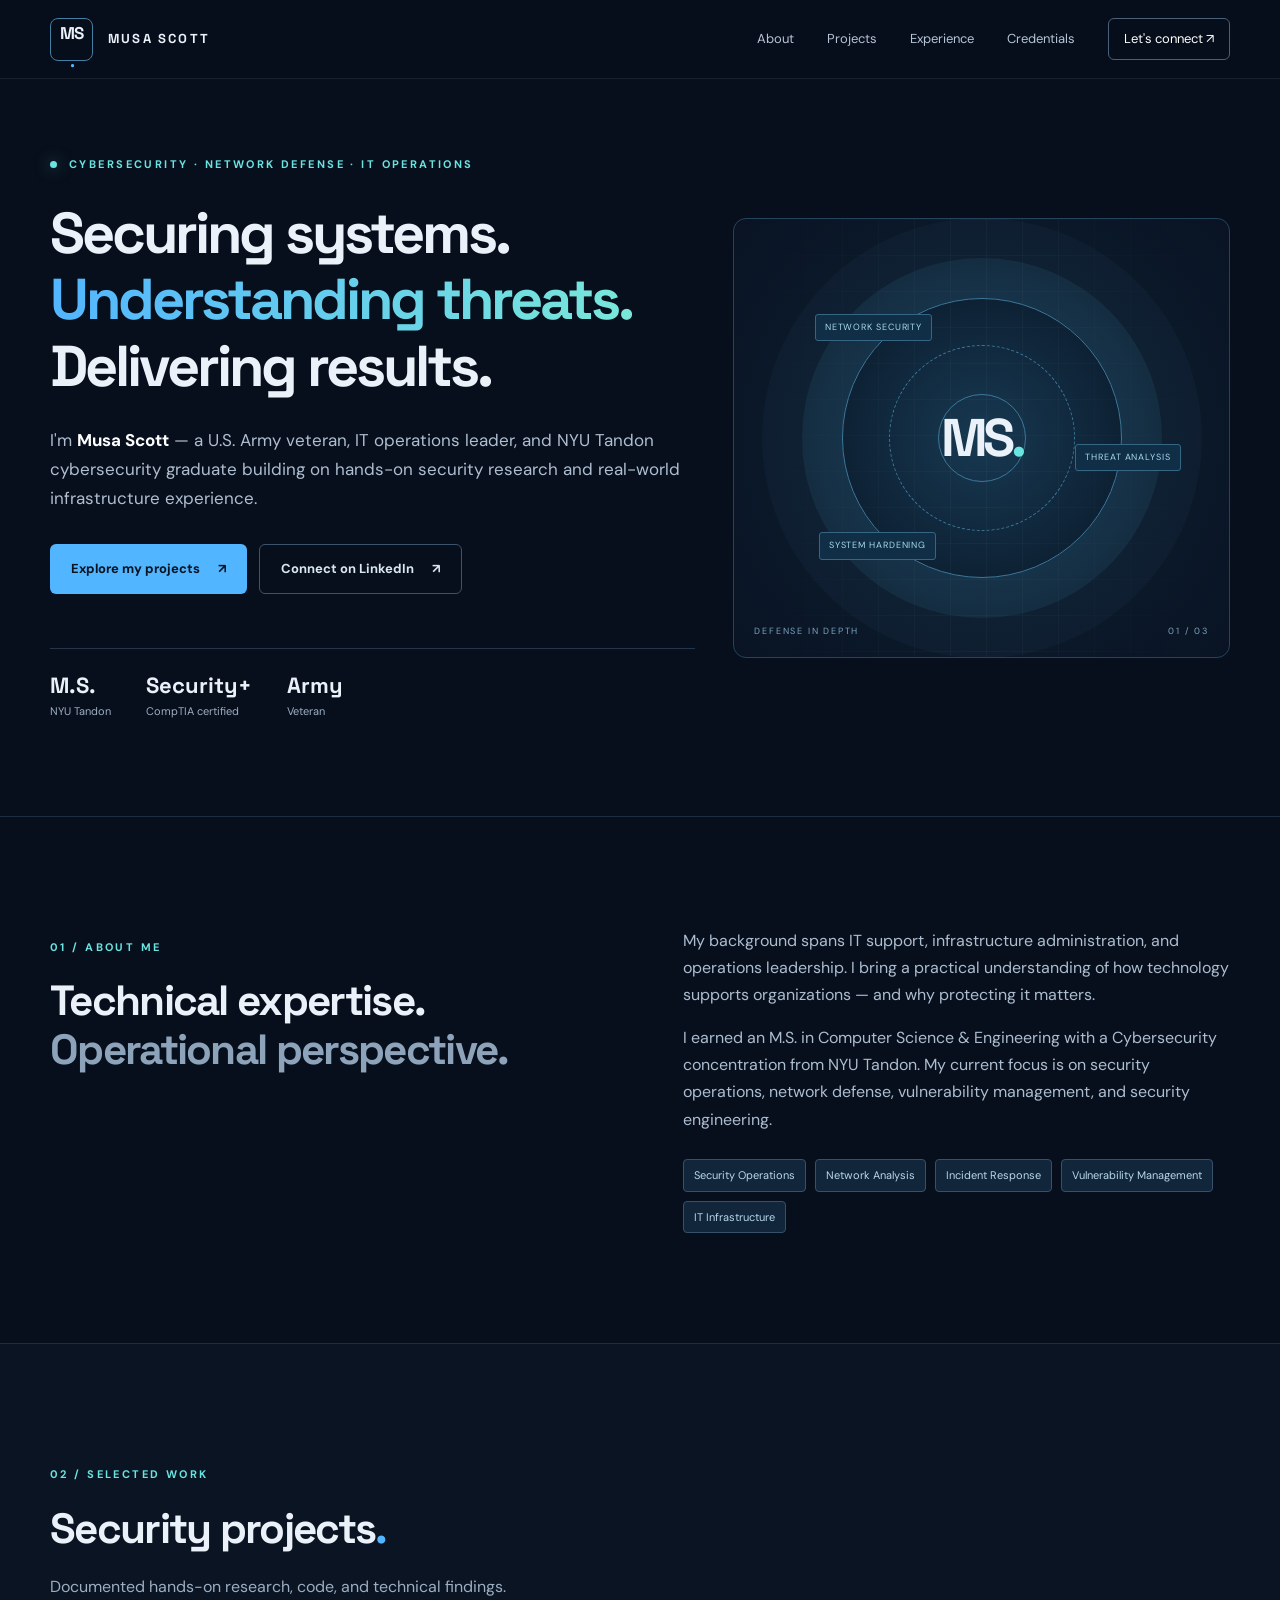
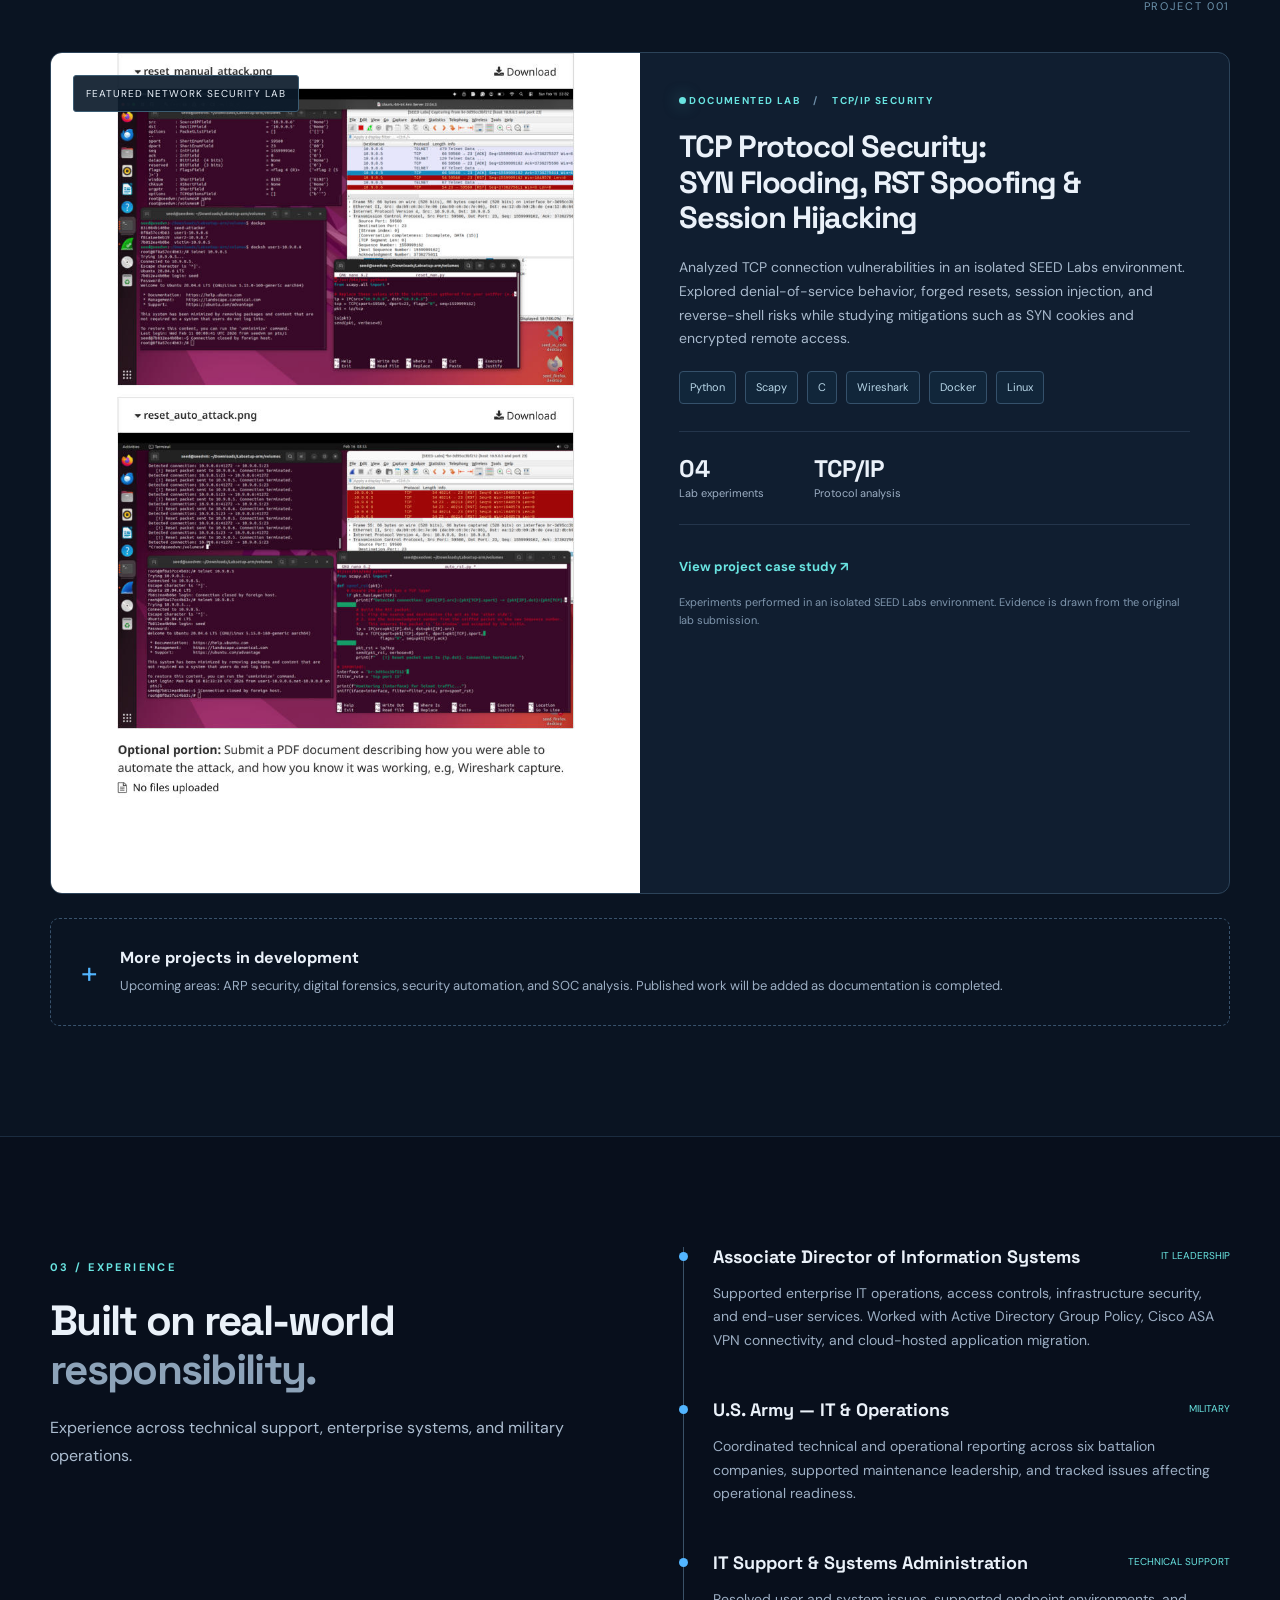
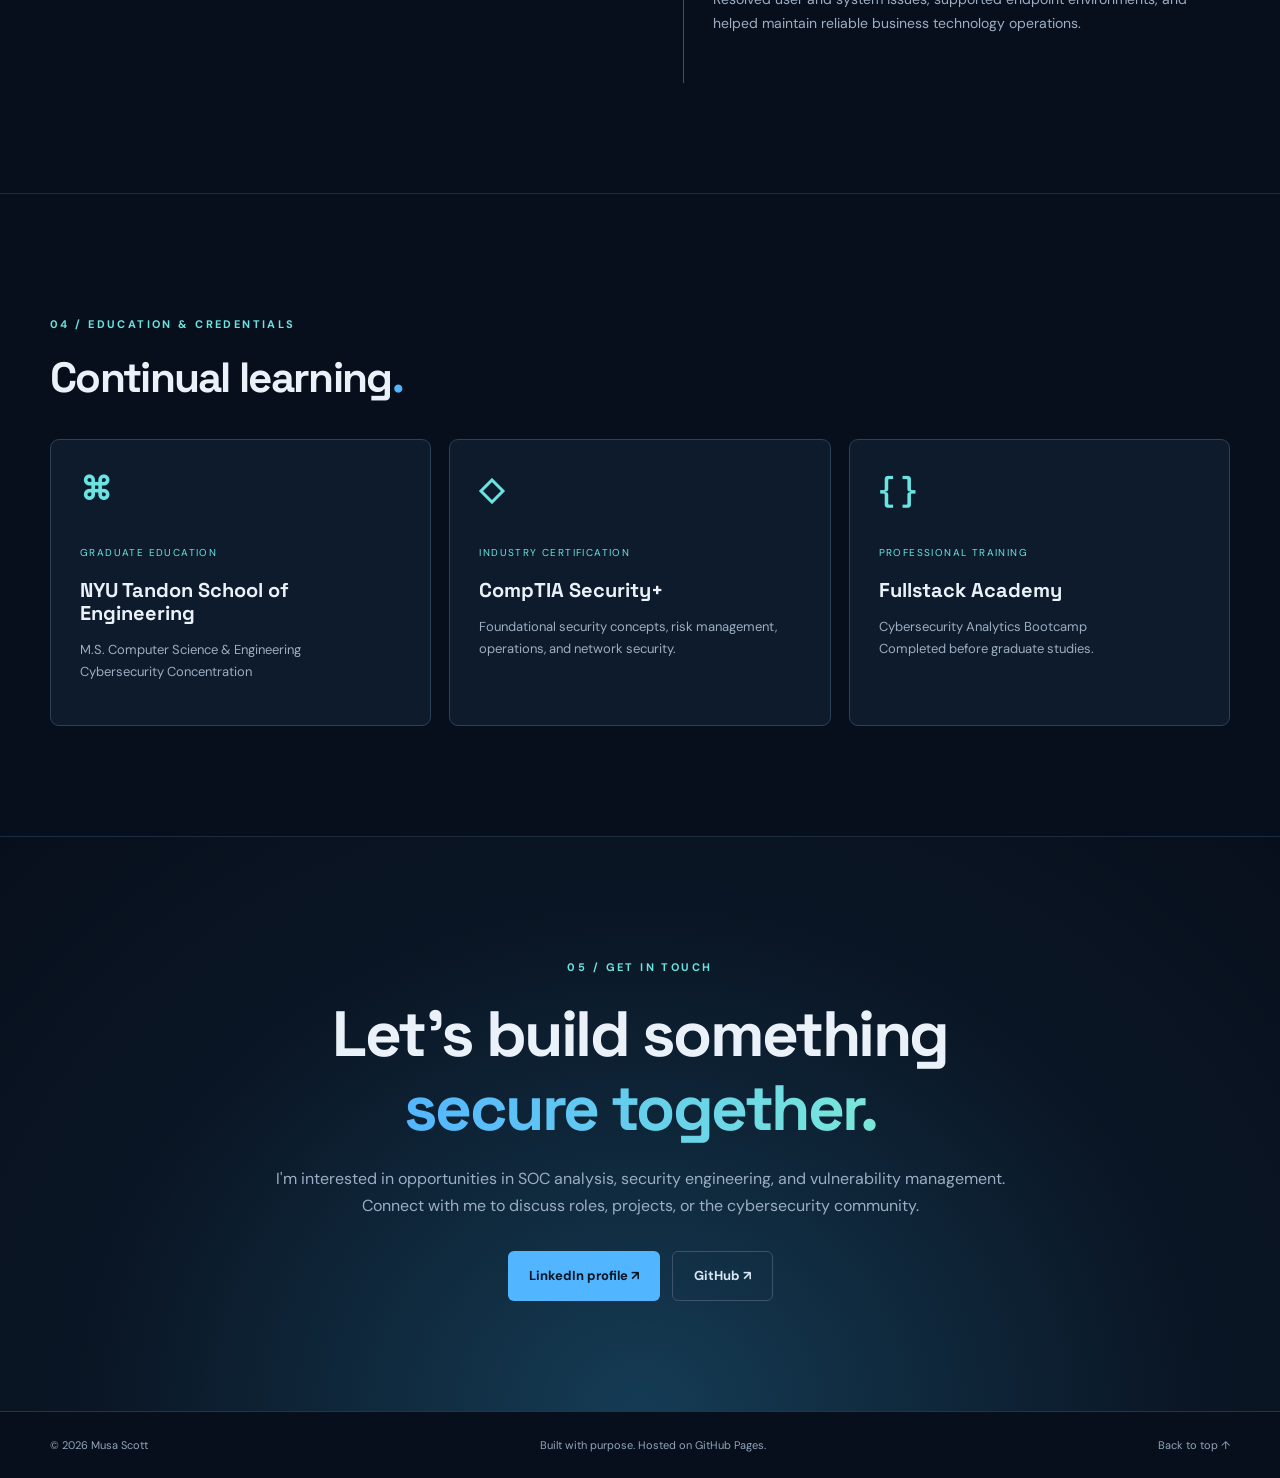
==== index.html @ 0cb9581d "Move GitHub Pages site to root and refresh TCP lab documentation" ====
<!doctype html><html lang="en"><head><meta charset="utf-8"><meta name="viewport" content="width=device-width,initial-scale=1"><meta name="theme-color" content="#080f1c"><meta name="description" content="Musa Scott — Cybersecurity and IT professional. Explore hands-on network security research, technical projects, and professional experience."><title>Musa Scott | Cybersecurity Portfolio</title><link rel="stylesheet" href="styles.css"></head><body>
<a class="skip" href="#main">Skip to content</a><header class="header"><nav class="nav wrap" aria-label="Main navigation"><a class="brand" href="#top"><span class="brand-icon">MS<span class="brand-dot">.</span></span><span>MUSA SCOTT</span></a><button class="menu-toggle" aria-label="Toggle navigation" aria-expanded="false">☰</button><div class="nav-links" id="nav-links"><a href="#about">About</a><a href="#projects">Projects</a><a href="#experience">Experience</a><a href="#credentials">Credentials</a><a class="nav-contact" href="#contact">Let's connect <span aria-hidden="true">↗</span></a></div></nav></header>
<main id="main"><section class="hero wrap" id="top"><div class="hero-content"><div class="eyebrow"><span class="pulse"></span> CYBERSECURITY · NETWORK DEFENSE · IT OPERATIONS</div><h1>Securing systems.<br><span class="gradient">Understanding threats.</span><br>Delivering results.</h1><p class="hero-intro">I'm <strong>Musa Scott</strong> — a U.S. Army veteran, IT operations leader, and NYU Tandon cybersecurity graduate building on hands-on security research and real-world infrastructure experience.</p><div class="hero-actions"><a class="btn primary" href="#projects">Explore my projects <span>↗</span></a><a class="btn secondary" href="https://www.linkedin.com/in/musa-scott/" target="_blank" rel="noopener noreferrer">Connect on LinkedIn <span>↗</span></a></div><div class="hero-stats"><div><strong>M.S.</strong><span>NYU Tandon</span></div><div><strong>Security+</strong><span>CompTIA certified</span></div><div><strong>Army</strong><span>Veteran</span></div></div></div><div class="hero-art" aria-hidden="true"><div class="orb orb-one"></div><div class="orb orb-two"></div><div class="radar"><div class="radar-center">MS<span>.</span></div><div class="radar-label l1">NETWORK SECURITY</div><div class="radar-label l2">THREAT ANALYSIS</div><div class="radar-label l3">SYSTEM HARDENING</div></div><div class="art-bottom"><span>DEFENSE IN DEPTH</span><span>01 / 03</span></div></div></section>
<section class="section about-section" id="about"><div class="wrap two-col"><div><p class="section-kicker">01 / ABOUT ME</p><h2>Technical expertise.<br><span class="muted">Operational perspective.</span></h2></div><div class="about-copy"><p>My background spans IT support, infrastructure administration, and operations leadership. I bring a practical understanding of how technology supports organizations — and why protecting it matters.</p><p>I earned an M.S. in Computer Science & Engineering with a Cybersecurity concentration from NYU Tandon. My current focus is on security operations, network defense, vulnerability management, and security engineering.</p><div class="tag-row"><span>Security Operations</span><span>Network Analysis</span><span>Incident Response</span><span>Vulnerability Management</span><span>IT Infrastructure</span></div></div></div></section>
<section class="section projects-section" id="projects"><div class="wrap"><div class="section-heading"><div><p class="section-kicker">02 / SELECTED WORK</p><h2>Security projects<span class="accent">.</span></h2><p>Documented hands-on research, code, and technical findings.</p></div><span class="section-index">PROJECT 001</span></div><article class="feature-project"><div class="feature-visual"><img src="assets/tcp-reset-evidence.jpg" alt="Screenshot of Wireshark packet analysis and TCP reset lab terminals" loading="lazy"><div class="visual-label">FEATURED NETWORK SECURITY LAB</div></div><div class="feature-body"><div class="project-meta"><span class="status-dot"></span> DOCUMENTED LAB <span class="meta-separator">/</span> TCP/IP SECURITY</div><h3>TCP Protocol Security:<br>SYN Flooding, RST Spoofing & Session Hijacking</h3><p>Analyzed TCP connection vulnerabilities in an isolated SEED Labs environment. Explored denial-of-service behavior, forged resets, session injection, and reverse-shell risks while studying mitigations such as SYN cookies and encrypted remote access.</p><div class="tag-row compact"><span>Python</span><span>Scapy</span><span>C</span><span>Wireshark</span><span>Docker</span><span>Linux</span></div><div class="project-highlights"><div><strong>04</strong><small>Lab experiments</small></div><div><strong>TCP/IP</strong><small>Protocol analysis</small></div></div><a class="text-link" href="project-tcp.html">View project case study <span>↗</span></a><p class="fine-print">Experiments performed in an isolated SEED Labs environment. Evidence is drawn from the original lab submission.</p></div></article><div class="next-project"><span class="next-icon">+</span><div><strong>More projects in development</strong><p>Upcoming areas: ARP security, digital forensics, security automation, and SOC analysis. Published work will be added as documentation is completed.</p></div></div></div></section>
<section class="section experience-section" id="experience"><div class="wrap two-col"><div><p class="section-kicker">03 / EXPERIENCE</p><h2>Built on real-world<br><span class="muted">responsibility.</span></h2><p class="section-aside">Experience across technical support, enterprise systems, and military operations.</p></div><div class="timeline"><div class="timeline-item"><div class="timeline-marker"></div><div><div class="timeline-top"><h3>Associate Director of Information Systems</h3><span>IT LEADERSHIP</span></div><p>Supported enterprise IT operations, access controls, infrastructure security, and end-user services. Worked with Active Directory Group Policy, Cisco ASA VPN connectivity, and cloud-hosted application migration.</p></div></div><div class="timeline-item"><div class="timeline-marker"></div><div><div class="timeline-top"><h3>U.S. Army — IT & Operations</h3><span>MILITARY</span></div><p>Coordinated technical and operational reporting across six battalion companies, supported maintenance leadership, and tracked issues affecting operational readiness.</p></div></div><div class="timeline-item"><div class="timeline-marker"></div><div><div class="timeline-top"><h3>IT Support & Systems Administration</h3><span>TECHNICAL SUPPORT</span></div><p>Resolved user and system issues, supported endpoint environments, and helped maintain reliable business technology operations.</p></div></div></div></div></section>
<section class="section credentials-section" id="credentials"><div class="wrap"><p class="section-kicker">04 / EDUCATION & CREDENTIALS</p><h2>Continual learning<span class="accent">.</span></h2><div class="credential-grid"><div class="credential"><div class="credential-symbol">⌘</div><span>GRADUATE EDUCATION</span><h3>NYU Tandon School of Engineering</h3><p>M.S. Computer Science & Engineering<br>Cybersecurity Concentration</p></div><div class="credential"><div class="credential-symbol">◇</div><span>INDUSTRY CERTIFICATION</span><h3>CompTIA Security+</h3><p>Foundational security concepts, risk management, operations, and network security.</p></div><div class="credential"><div class="credential-symbol">{ }</div><span>PROFESSIONAL TRAINING</span><h3>Fullstack Academy</h3><p>Cybersecurity Analytics Bootcamp<br>Completed before graduate studies.</p></div></div></div></section>
<section class="section contact-section" id="contact"><div class="wrap contact-inner"><p class="section-kicker">05 / GET IN TOUCH</p><h2>Let's build something<br><span class="gradient">secure together.</span></h2><p>I'm interested in opportunities in SOC analysis, security engineering, and vulnerability management. Connect with me to discuss roles, projects, or the cybersecurity community.</p><div class="hero-actions"><a class="btn primary" href="https://www.linkedin.com/in/musa-scott/" target="_blank" rel="noopener noreferrer">LinkedIn profile ↗</a><a class="btn secondary" id="github-profile" href="https://github.com/ms16001/" target="_blank" rel="noopener noreferrer">GitHub ↗</a></div></div></section></main><footer class="footer"><div class="wrap footer-inner"><span>© <span id="year">2026</span> Musa Scott</span><span>Built with purpose. Hosted on GitHub Pages.</span><a href="#top">Back to top ↑</a></div></footer><script src="script.js"></script></body></html>
---- styles.css ----
@import url('https://fonts.googleapis.com/css2?family=DM+Sans:wght@400;500;600;700&family=Space+Grotesk:wght@400;500;600;700&display=swap');:root{--bg:#080f1c;--panel:#0d192a;--panel2:#101f32;--border:#24354b;--text:#eaf1f9;--muted:#9caec3;--blue:#52b5ff;--cyan:#69e4e1;--max:1180px}*{box-sizing:border-box}html{scroll-behavior:smooth}body{margin:0;background:var(--bg);color:var(--text);font:16px/1.7 'DM Sans',sans-serif}a{color:inherit;text-decoration:none}button{font:inherit}.wrap{width:min(calc(100% - 56px),var(--max));margin:auto}.skip{position:absolute;top:-100px;left:12px;background:#fff;color:#000;padding:8px;z-index:30}.skip:focus{top:8px}.header{position:sticky;top:0;z-index:20;background:#080f1ce8;backdrop-filter:blur(18px);border-bottom:1px solid #ffffff13}.nav{display:flex;justify-content:space-between;align-items:center;height:78px}.brand{display:flex;align-items:center;gap:15px;font-family:'Space Grotesk',sans-serif;font-size:13px;letter-spacing:.17em;font-weight:700}.brand-icon{display:grid;place-items:center;border:1px solid #447ea2;border-radius:8px;width:43px;height:43px;letter-spacing:-.06em;font-size:17px}.brand-dot,.accent{color:var(--blue)}.nav-links{display:flex;align-items:center;gap:33px;font-size:13px;color:#b5c5d7}.nav-links a:hover,.footer a:hover{color:var(--cyan)}.nav-contact{border:1px solid #496078;padding:9px 15px;border-radius:6px;color:#fff!important}.menu-toggle{display:none;background:transparent;border:0;color:#fff;font-size:24px}.hero{display:grid;grid-template-columns:1.3fr 1fr;gap:38px;align-items:center;min-height:665px;padding-top:76px;padding-bottom:95px}.eyebrow,.section-kicker{color:var(--cyan);font-size:11px;font-weight:700;letter-spacing:.22em}.eyebrow{display:flex;align-items:center;gap:12px}.pulse,.status-dot{display:inline-block;width:7px;height:7px;border-radius:50%;background:var(--cyan);box-shadow:0 0 15px #69e4e180}.hero h1,h1,h2,h3{font-family:'Space Grotesk',sans-serif;line-height:1.16}.hero h1{font-size:clamp(38px,4.5vw,67px);letter-spacing:-.052em;margin:26px 0}.gradient{background:linear-gradient(95deg,#52b5ff,#79e8d9);background-clip:text;-webkit-background-clip:text;color:transparent}.hero-intro{color:#aebed0;max-width:630px;font-size:17px}.hero-intro strong{color:#fff}.hero-actions{display:flex;gap:12px;flex-wrap:wrap;margin-top:31px}.btn{display:inline-flex;gap:18px;align-items:center;justify-content:center;border-radius:6px;padding:13px 21px;font-size:13px;font-weight:700;transition:transform .2s,background .2s}.btn:hover{transform:translateY(-2px)}.btn.primary{background:var(--blue);color:#071422}.btn.secondary{border:1px solid #3c536b;color:#d9e7f4}.hero-stats{display:flex;gap:35px;border-top:1px solid var(--border);margin-top:54px;padding-top:22px}.hero-stats div{display:flex;flex-direction:column}.hero-stats strong{font:700 22px 'Space Grotesk',sans-serif}.hero-stats span{font-size:11px;color:var(--muted);margin-top:3px}.hero-art{position:relative;min-height:440px;overflow:hidden;border:1px solid #24435d;border-radius:13px;background:radial-gradient(circle at 50% 50%,#173952,#0b1a2b 55%,#091323);display:flex;align-items:center;justify-content:center}.hero-art:before{content:'';position:absolute;inset:0;background-image:linear-gradient(#ffffff08 1px,transparent 1px),linear-gradient(90deg,#ffffff08 1px,transparent 1px);background-size:36px 36px;mask-image:linear-gradient(90deg,transparent,black,transparent)}.radar{position:relative;width:280px;height:280px;border:1px solid #3c789a;border-radius:50%;display:grid;place-items:center;box-shadow:0 0 0 40px #4f91b51c,0 0 0 80px #4f91b50c}.radar:before,.radar:after{content:'';position:absolute;inset:46px;border:1px dashed #3c789a;border-radius:50%}.radar:after{inset:95px;border-style:solid}.radar-center{z-index:1;font:700 53px 'Space Grotesk',sans-serif;letter-spacing:-.08em}.radar-center span{color:var(--cyan)}.radar-label{position:absolute;z-index:2;background:#102e46;border:1px solid #356785;border-radius:3px;color:#a7d9ed;font-size:9px;letter-spacing:.1em;padding:5px 9px;white-space:nowrap}.l1{top:15px;left:-28px}.l2{right:-60px;top:145px}.l3{bottom:17px;left:-24px}.art-bottom{position:absolute;bottom:17px;left:20px;right:20px;display:flex;justify-content:space-between;font-size:9px;letter-spacing:.2em;color:#7ba3bd}.section{padding:110px 0;border-top:1px solid #1b2c40}.two-col{display:grid;grid-template-columns:1fr 1fr;gap:85px}.section h2{font-size:clamp(32px,3.3vw,49px);letter-spacing:-.04em;margin:20px 0}.muted{color:#8da3b9}.about-copy p,.section-aside{color:#acbdd0;margin-top:0}.tag-row{display:flex;flex-wrap:wrap;gap:9px;margin-top:26px}.tag-row span{font-size:11px;color:#b9d7e8;border:1px solid #35516b;background:#11263a;border-radius:4px;padding:6px 10px}.section-heading{display:flex;align-items:end;justify-content:space-between;margin-bottom:36px}.section-heading p:not(.section-kicker){color:var(--muted)}.section-index{font-size:11px;letter-spacing:.15em;color:#6c93ac}.projects-section{background:#0a1422}.feature-project{display:grid;grid-template-columns:1fr 1fr;border:1px solid #2c4359;border-radius:12px;overflow:hidden;background:#101e30}.feature-visual{position:relative;min-height:445px;background:#08121e}.feature-visual img{width:100%;height:100%;object-fit:cover;object-position:center;filter:saturate(.85)}.visual-label{position:absolute;top:22px;left:22px;background:#0b1b2bea;border:1px solid #3c5c72;border-radius:3px;font-size:10px;letter-spacing:.1em;padding:9px 12px}.feature-body{padding:39px}.project-meta{font-size:10px;letter-spacing:.14em;color:var(--cyan);font-weight:700}.meta-separator{padding:0 10px;color:#6e8ea7}.feature-body h3{font-size:clamp(24px,2.4vw,35px);letter-spacing:-.04em;margin:20px 0}.feature-body>p{color:#a8b9cc;font-size:14px}.tag-row.compact{margin-top:20px}.project-highlights{display:flex;gap:50px;border-top:1px solid var(--border);border-bottom:1px solid var(--border);padding:21px 0;margin:27px 0}.project-highlights div{display:flex;flex-direction:column}.project-highlights strong{font:700 24px 'Space Grotesk',sans-serif}.project-highlights small{color:var(--muted);font-size:11px}.text-link{color:var(--cyan);font-weight:700;font-size:13px}.feature-body .fine-print{font-size:11px;color:#7f96ad;margin-top:14px}.next-project{margin-top:24px;border:1px dashed #38526c;padding:25px 30px;display:flex;gap:22px;align-items:center;border-radius:9px}.next-icon{font-size:30px;color:var(--blue)}.next-project p{color:var(--muted);font-size:13px;margin:3px 0}.timeline{border-left:1px solid #3a5167}.timeline-item{position:relative;padding:0 0 33px 29px}.timeline-marker{position:absolute;left:-5px;top:5px;background:var(--blue);height:9px;width:9px;border-radius:50%}.timeline-top{display:flex;justify-content:space-between;gap:20px;align-items:start}.timeline h3{font-size:18px;margin:0}.timeline-top span{font-size:10px;color:var(--cyan);white-space:nowrap}.timeline p{color:var(--muted);font-size:14px}.credential-grid{display:grid;grid-template-columns:repeat(3,1fr);gap:18px;margin-top:37px}.credential{border:1px solid #2b4158;background:#0e1b2c;border-radius:9px;padding:29px;min-height:270px}.credential-symbol{font:600 32px 'Space Grotesk',sans-serif;color:var(--cyan);margin-bottom:28px}.credential>span{font-size:10px;color:var(--cyan);letter-spacing:.14em}.credential h3{font-size:20px;margin:14px 0}.credential p{color:var(--muted);font-size:13px}.contact-section{text-align:center;background:radial-gradient(ellipse at 50% 100%,#153c55,#0a1625 60%,#080f1c)}.contact-inner{max-width:750px}.contact-inner h2{font-size:clamp(39px,5vw,65px)}.contact-inner>p:not(.section-kicker){color:var(--muted)}.contact-inner .hero-actions{justify-content:center}.footer{border-top:1px solid var(--border);padding:24px 0}.footer-inner{display:flex;justify-content:space-between;gap:15px;font-size:11px;color:#8fa6ba}.case-hero{padding:105px 0 70px}.case-hero h1{font-size:clamp(44px,6vw,82px);letter-spacing:-.06em;margin:16px 0}.case-subtitle{font-size:19px;color:var(--muted);max-width:850px}.case-note{font-size:11px;color:var(--cyan);letter-spacing:.14em;margin-top:35px}.case-content{padding-bottom:110px}.case-intro{display:grid;grid-template-columns:1fr 1fr;gap:60px;border-top:1px solid var(--border);padding:65px 0}.case-intro h2{font-size:35px;letter-spacing:-.04em}.case-intro>p{color:var(--muted)}.case-grid{display:grid;grid-template-columns:repeat(2,1fr);gap:22px}.case-card{padding:28px;background:#101f32;border:1px solid #30465c;border-radius:10px}.case-number{font-size:12px;color:var(--cyan);letter-spacing:.15em}.case-card h3{font-size:25px}.case-card>p{color:var(--muted);font-size:14px}.case-card img{width:100%;height:260px;object-fit:contain;background:#060e19;border:1px solid #2b4258;border-radius:5px;margin:15px 0}.case-card .defense{border-top:1px solid #31485c;padding-top:15px}.case-card .defense strong{color:var(--text)}.limitations{padding:50px 0;border-bottom:1px solid var(--border)}.limitations h2{font-size:32px}.limitations p{max-width:850px;color:var(--muted)}.limitations a{color:var(--cyan);text-decoration:underline}.case-end{display:flex;gap:15px;flex-wrap:wrap;margin-top:38px}@media(max-width:900px){.hero{grid-template-columns:1fr;padding-top:60px}.hero-art{min-height:360px}.two-col,.feature-project,.case-intro{grid-template-columns:1fr;gap:25px}.feature-visual{min-height:320px}.credential-grid{grid-template-columns:1fr}.credential{min-height:auto}.case-grid{grid-template-columns:1fr}}@media(max-width:650px){.wrap{width:min(calc(100% - 32px),var(--max))}.nav{height:68px}.menu-toggle{display:block}.nav-links:not(.always-visible){display:none;position:absolute;top:68px;left:0;right:0;background:#0c1b2b;padding:22px;flex-direction:column;align-items:start;border-bottom:1px solid var(--border)}.nav-links.open{display:flex!important}.nav-links.always-visible{gap:12px;font-size:11px}.brand{font-size:11px}.hero{padding-top:43px;padding-bottom:60px;min-height:unset}.hero h1{font-size:clamp(37px,9vw,52px)}.hero-intro{font-size:15px}.hero-stats{gap:20px}.hero-stats strong{font-size:17px}.hero-art{min-height:310px}.radar{transform:scale(.75)}.section{padding:75px 0}.feature-body{padding:25px}.feature-visual{min-height:245px}.timeline-top{display:block}.timeline-top span{display:block;margin-top:8px}.footer-inner{flex-direction:column}.case-hero{padding:70px 0 45px}.case-card img{height:200px}.section-index{display:none}}
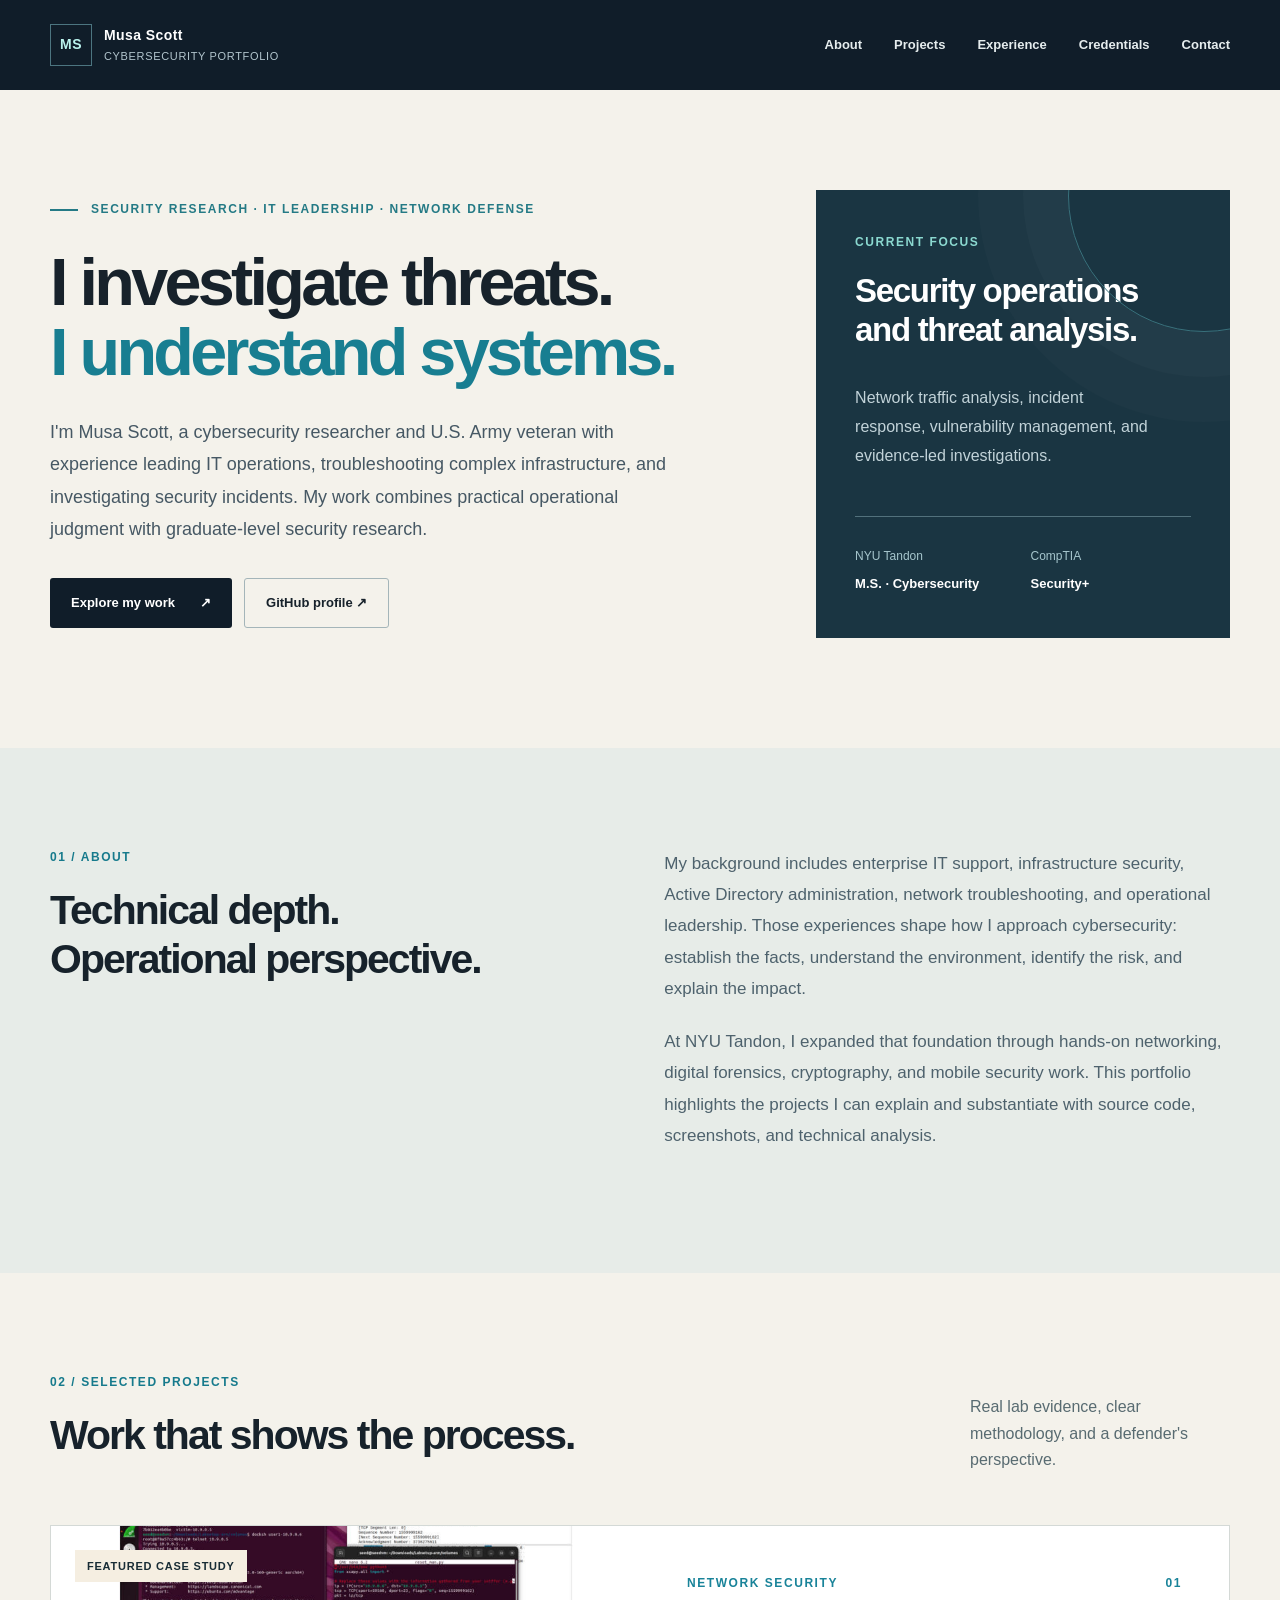
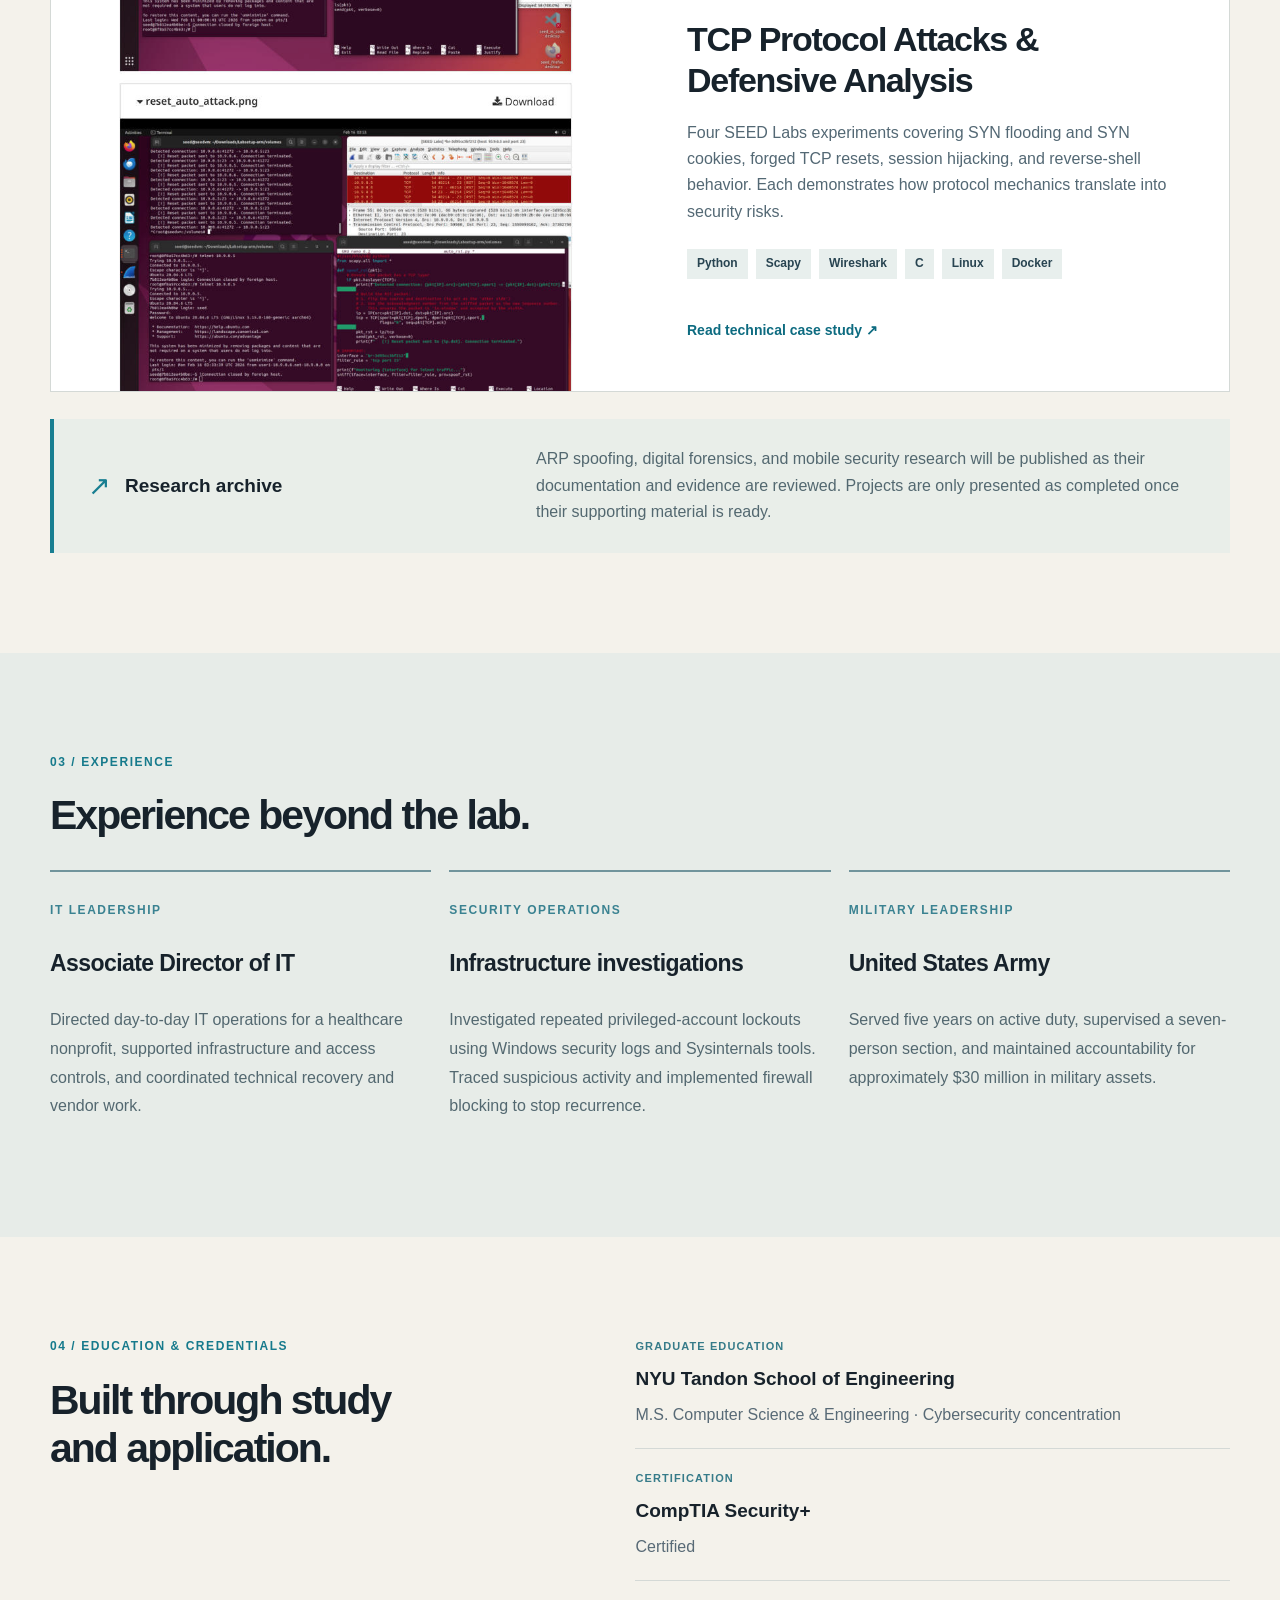
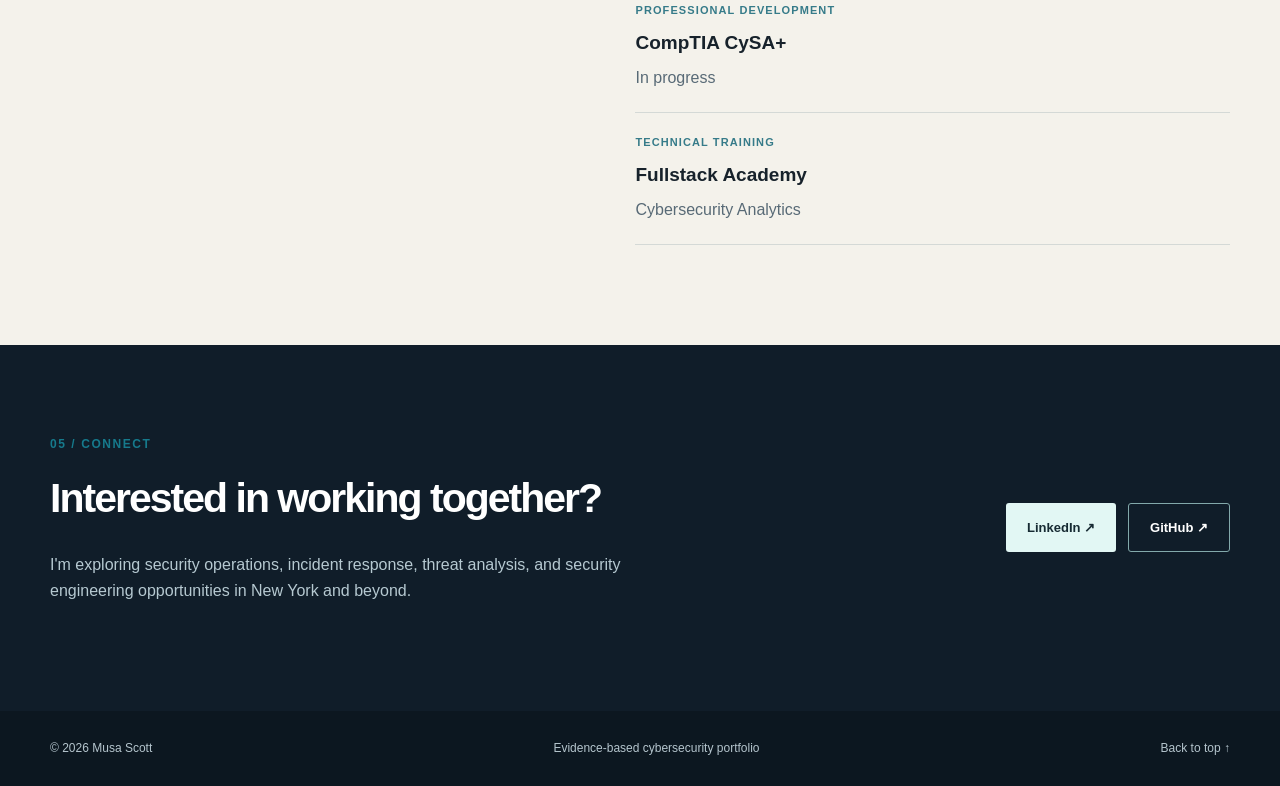
==== commit 9fa2c6f3: "Rebuild cybersecurity portfolio with new responsive design and technical case study" ====
--- a/index.html
+++ b/index.html
@@ -1,8 +1,17 @@
-<!doctype html><html lang="en"><head><meta charset="utf-8"><meta name="viewport" content="width=device-width,initial-scale=1"><meta name="theme-color" content="#080f1c"><meta name="description" content="Musa Scott — Cybersecurity and IT professional. Explore hands-on network security research, technical projects, and professional experience."><title>Musa Scott | Cybersecurity Portfolio</title><link rel="stylesheet" href="styles.css"></head><body>
-<a class="skip" href="#main">Skip to content</a><header class="header"><nav class="nav wrap" aria-label="Main navigation"><a class="brand" href="#top"><span class="brand-icon">MS<span class="brand-dot">.</span></span><span>MUSA SCOTT</span></a><button class="menu-toggle" aria-label="Toggle navigation" aria-expanded="false">☰</button><div class="nav-links" id="nav-links"><a href="#about">About</a><a href="#projects">Projects</a><a href="#experience">Experience</a><a href="#credentials">Credentials</a><a class="nav-contact" href="#contact">Let's connect <span aria-hidden="true">↗</span></a></div></nav></header>
-<main id="main"><section class="hero wrap" id="top"><div class="hero-content"><div class="eyebrow"><span class="pulse"></span> CYBERSECURITY · NETWORK DEFENSE · IT OPERATIONS</div><h1>Securing systems.<br><span class="gradient">Understanding threats.</span><br>Delivering results.</h1><p class="hero-intro">I'm <strong>Musa Scott</strong> — a U.S. Army veteran, IT operations leader, and NYU Tandon cybersecurity graduate building on hands-on security research and real-world infrastructure experience.</p><div class="hero-actions"><a class="btn primary" href="#projects">Explore my projects <span>↗</span></a><a class="btn secondary" href="https://www.linkedin.com/in/musa-scott/" target="_blank" rel="noopener noreferrer">Connect on LinkedIn <span>↗</span></a></div><div class="hero-stats"><div><strong>M.S.</strong><span>NYU Tandon</span></div><div><strong>Security+</strong><span>CompTIA certified</span></div><div><strong>Army</strong><span>Veteran</span></div></div></div><div class="hero-art" aria-hidden="true"><div class="orb orb-one"></div><div class="orb orb-two"></div><div class="radar"><div class="radar-center">MS<span>.</span></div><div class="radar-label l1">NETWORK SECURITY</div><div class="radar-label l2">THREAT ANALYSIS</div><div class="radar-label l3">SYSTEM HARDENING</div></div><div class="art-bottom"><span>DEFENSE IN DEPTH</span><span>01 / 03</span></div></div></section>
-<section class="section about-section" id="about"><div class="wrap two-col"><div><p class="section-kicker">01 / ABOUT ME</p><h2>Technical expertise.<br><span class="muted">Operational perspective.</span></h2></div><div class="about-copy"><p>My background spans IT support, infrastructure administration, and operations leadership. I bring a practical understanding of how technology supports organizations — and why protecting it matters.</p><p>I earned an M.S. in Computer Science & Engineering with a Cybersecurity concentration from NYU Tandon. My current focus is on security operations, network defense, vulnerability management, and security engineering.</p><div class="tag-row"><span>Security Operations</span><span>Network Analysis</span><span>Incident Response</span><span>Vulnerability Management</span><span>IT Infrastructure</span></div></div></div></section>
-<section class="section projects-section" id="projects"><div class="wrap"><div class="section-heading"><div><p class="section-kicker">02 / SELECTED WORK</p><h2>Security projects<span class="accent">.</span></h2><p>Documented hands-on research, code, and technical findings.</p></div><span class="section-index">PROJECT 001</span></div><article class="feature-project"><div class="feature-visual"><img src="assets/tcp-reset-evidence.jpg" alt="Screenshot of Wireshark packet analysis and TCP reset lab terminals" loading="lazy"><div class="visual-label">FEATURED NETWORK SECURITY LAB</div></div><div class="feature-body"><div class="project-meta"><span class="status-dot"></span> DOCUMENTED LAB <span class="meta-separator">/</span> TCP/IP SECURITY</div><h3>TCP Protocol Security:<br>SYN Flooding, RST Spoofing & Session Hijacking</h3><p>Analyzed TCP connection vulnerabilities in an isolated SEED Labs environment. Explored denial-of-service behavior, forged resets, session injection, and reverse-shell risks while studying mitigations such as SYN cookies and encrypted remote access.</p><div class="tag-row compact"><span>Python</span><span>Scapy</span><span>C</span><span>Wireshark</span><span>Docker</span><span>Linux</span></div><div class="project-highlights"><div><strong>04</strong><small>Lab experiments</small></div><div><strong>TCP/IP</strong><small>Protocol analysis</small></div></div><a class="text-link" href="project-tcp.html">View project case study <span>↗</span></a><p class="fine-print">Experiments performed in an isolated SEED Labs environment. Evidence is drawn from the original lab submission.</p></div></article><div class="next-project"><span class="next-icon">+</span><div><strong>More projects in development</strong><p>Upcoming areas: ARP security, digital forensics, security automation, and SOC analysis. Published work will be added as documentation is completed.</p></div></div></div></section>
-<section class="section experience-section" id="experience"><div class="wrap two-col"><div><p class="section-kicker">03 / EXPERIENCE</p><h2>Built on real-world<br><span class="muted">responsibility.</span></h2><p class="section-aside">Experience across technical support, enterprise systems, and military operations.</p></div><div class="timeline"><div class="timeline-item"><div class="timeline-marker"></div><div><div class="timeline-top"><h3>Associate Director of Information Systems</h3><span>IT LEADERSHIP</span></div><p>Supported enterprise IT operations, access controls, infrastructure security, and end-user services. Worked with Active Directory Group Policy, Cisco ASA VPN connectivity, and cloud-hosted application migration.</p></div></div><div class="timeline-item"><div class="timeline-marker"></div><div><div class="timeline-top"><h3>U.S. Army — IT & Operations</h3><span>MILITARY</span></div><p>Coordinated technical and operational reporting across six battalion companies, supported maintenance leadership, and tracked issues affecting operational readiness.</p></div></div><div class="timeline-item"><div class="timeline-marker"></div><div><div class="timeline-top"><h3>IT Support & Systems Administration</h3><span>TECHNICAL SUPPORT</span></div><p>Resolved user and system issues, supported endpoint environments, and helped maintain reliable business technology operations.</p></div></div></div></div></section>
-<section class="section credentials-section" id="credentials"><div class="wrap"><p class="section-kicker">04 / EDUCATION & CREDENTIALS</p><h2>Continual learning<span class="accent">.</span></h2><div class="credential-grid"><div class="credential"><div class="credential-symbol">⌘</div><span>GRADUATE EDUCATION</span><h3>NYU Tandon School of Engineering</h3><p>M.S. Computer Science & Engineering<br>Cybersecurity Concentration</p></div><div class="credential"><div class="credential-symbol">◇</div><span>INDUSTRY CERTIFICATION</span><h3>CompTIA Security+</h3><p>Foundational security concepts, risk management, operations, and network security.</p></div><div class="credential"><div class="credential-symbol">{ }</div><span>PROFESSIONAL TRAINING</span><h3>Fullstack Academy</h3><p>Cybersecurity Analytics Bootcamp<br>Completed before graduate studies.</p></div></div></div></section>
-<section class="section contact-section" id="contact"><div class="wrap contact-inner"><p class="section-kicker">05 / GET IN TOUCH</p><h2>Let's build something<br><span class="gradient">secure together.</span></h2><p>I'm interested in opportunities in SOC analysis, security engineering, and vulnerability management. Connect with me to discuss roles, projects, or the cybersecurity community.</p><div class="hero-actions"><a class="btn primary" href="https://www.linkedin.com/in/musa-scott/" target="_blank" rel="noopener noreferrer">LinkedIn profile ↗</a><a class="btn secondary" id="github-profile" href="https://github.com/ms16001/" target="_blank" rel="noopener noreferrer">GitHub ↗</a></div></div></section></main><footer class="footer"><div class="wrap footer-inner"><span>© <span id="year">2026</span> Musa Scott</span><span>Built with purpose. Hosted on GitHub Pages.</span><a href="#top">Back to top ↑</a></div></footer><script src="script.js"></script></body></html>
+<!doctype html>
+<html lang="en"><head><meta charset="utf-8"><meta name="viewport" content="width=device-width,initial-scale=1">
+<meta name="theme-color" content="#101821"><meta name="description" content="Musa Scott — cybersecurity researcher, IT operations leader, and U.S. Army veteran. Security research, network defense, and hands-on technical projects.">
+<title>Musa Scott — Cybersecurity Portfolio</title><link rel="stylesheet" href="styles.css"></head>
+<body><a class="skip" href="#main">Skip to content</a>
+<header class="site-header"><div class="shell header-inner"><a class="logo" href="index.html"><span class="logo-mark">MS</span><span>Musa Scott<small>Cybersecurity Portfolio</small></span></a>
+<button class="nav-toggle" aria-expanded="false" aria-controls="primary-nav">Menu <span aria-hidden="true">☰</span></button><nav id="primary-nav" class="nav"><a href="#about">About</a><a href="#projects">Projects</a><a href="#experience">Experience</a><a href="#credentials">Credentials</a><a href="#contact">Contact</a></nav></div></header>
+<main id="main">
+<section class="intro shell" id="top"><div class="intro-copy"><div class="eyebrow"><span class="eyebrow-line"></span> Security research · IT leadership · Network defense</div><h1>I investigate threats.<br><em>I understand systems.</em></h1><p>I'm Musa Scott, a cybersecurity researcher and U.S. Army veteran with experience leading IT operations, troubleshooting complex infrastructure, and investigating security incidents. My work combines practical operational judgment with graduate-level security research.</p><div class="actions"><a class="button primary" href="#projects">Explore my work <span aria-hidden="true">↗</span></a><a class="button outline" href="https://github.com/ms16001" target="_blank" rel="noopener noreferrer">GitHub profile ↗</a></div></div><aside class="hero-side"><div class="side-label">CURRENT FOCUS</div><h2>Security operations<br>and threat analysis.</h2><p>Network traffic analysis, incident response, vulnerability management, and evidence-led investigations.</p><div class="hero-divider"></div><div class="hero-meta"><span>NYU Tandon<br><strong>M.S. · Cybersecurity</strong></span><span>CompTIA<br><strong>Security+</strong></span></div></aside></section>
+<section class="section section-muted" id="about"><div class="shell split"><div><p class="kicker">01 / ABOUT</p><h2>Technical depth.<br>Operational perspective.</h2></div><div class="prose"><p>My background includes enterprise IT support, infrastructure security, Active Directory administration, network troubleshooting, and operational leadership. Those experiences shape how I approach cybersecurity: establish the facts, understand the environment, identify the risk, and explain the impact.</p><p>At NYU Tandon, I expanded that foundation through hands-on networking, digital forensics, cryptography, and mobile security work. This portfolio highlights the projects I can explain and substantiate with source code, screenshots, and technical analysis.</p></div></div></section>
+<section class="section" id="projects"><div class="shell"><div class="section-head"><div><p class="kicker">02 / SELECTED PROJECTS</p><h2>Work that shows the process.</h2></div><p>Real lab evidence, clear methodology, and a defender's perspective.</p></div>
+<a class="project-card" href="project-tcp.html"><div class="project-image"><img src="assets/tcp-reset-evidence.jpg" alt="Original SEED Labs terminal and Wireshark screenshot of TCP reset traffic" loading="lazy"><span class="image-corner">FEATURED CASE STUDY</span></div><div class="project-details"><div class="project-index">NETWORK SECURITY <span>01</span></div><h3>TCP Protocol Attacks &amp; Defensive Analysis</h3><p>Four SEED Labs experiments covering SYN flooding and SYN cookies, forged TCP resets, session hijacking, and reverse-shell behavior. Each demonstrates how protocol mechanics translate into security risks.</p><div class="pills"><span>Python</span><span>Scapy</span><span>Wireshark</span><span>C</span><span>Linux</span><span>Docker</span></div><span class="project-action">Read technical case study ↗</span></div></a>
+<div class="upcoming"><div><span class="upcoming-icon">↗</span><h3>Research archive</h3></div><p>ARP spoofing, digital forensics, and mobile security research will be published as their documentation and evidence are reviewed. Projects are only presented as completed once their supporting material is ready.</p></div></div></section>
+<section class="section section-muted" id="experience"><div class="shell"><p class="kicker">03 / EXPERIENCE</p><h2>Experience beyond the lab.</h2><div class="experience-grid"><article><span class="job-category">IT LEADERSHIP</span><h3>Associate Director of IT</h3><p>Directed day-to-day IT operations for a healthcare nonprofit, supported infrastructure and access controls, and coordinated technical recovery and vendor work.</p></article><article><span class="job-category">SECURITY OPERATIONS</span><h3>Infrastructure investigations</h3><p>Investigated repeated privileged-account lockouts using Windows security logs and Sysinternals tools. Traced suspicious activity and implemented firewall blocking to stop recurrence.</p></article><article><span class="job-category">MILITARY LEADERSHIP</span><h3>United States Army</h3><p>Served five years on active duty, supervised a seven-person section, and maintained accountability for approximately $30 million in military assets.</p></article></div></div></section>
+<section class="section" id="credentials"><div class="shell credential-layout"><div><p class="kicker">04 / EDUCATION &amp; CREDENTIALS</p><h2>Built through study<br>and application.</h2></div><div class="credentials"><div><span>Graduate education</span><strong>NYU Tandon School of Engineering</strong><p>M.S. Computer Science &amp; Engineering · Cybersecurity concentration</p></div><div><span>Certification</span><strong>CompTIA Security+</strong><p>Certified</p></div><div><span>Professional development</span><strong>CompTIA CySA+</strong><p>In progress</p></div><div><span>Technical training</span><strong>Fullstack Academy</strong><p>Cybersecurity Analytics</p></div></div></div></section>
+<section class="contact-section" id="contact"><div class="shell contact-grid"><div><p class="kicker">05 / CONNECT</p><h2>Interested in working together?</h2><p>I'm exploring security operations, incident response, threat analysis, and security engineering opportunities in New York and beyond.</p></div><div class="contact-actions"><a class="button light" href="https://www.linkedin.com/in/musa-scott/" target="_blank" rel="noopener noreferrer">LinkedIn ↗</a><a class="button dark-outline" href="https://github.com/ms16001" target="_blank" rel="noopener noreferrer">GitHub ↗</a></div></div></section>
+</main><footer class="footer"><div class="shell footer-inner"><span>© <span id="year">2026</span> Musa Scott</span><span>Evidence-based cybersecurity portfolio</span><a href="#top">Back to top ↑</a></div></footer><script src="script.js"></script></body></html>
--- a/styles.css
+++ b/styles.css
@@ -1 +1 @@
-@import url('https://fonts.googleapis.com/css2?family=DM+Sans:wght@400;500;600;700&family=Space+Grotesk:wght@400;500;600;700&display=swap');:root{--bg:#080f1c;--panel:#0d192a;--panel2:#101f32;--border:#24354b;--text:#eaf1f9;--muted:#9caec3;--blue:#52b5ff;--cyan:#69e4e1;--max:1180px}*{box-sizing:border-box}html{scroll-behavior:smooth}body{margin:0;background:var(--bg);color:var(--text);font:16px/1.7 'DM Sans',sans-serif}a{color:inherit;text-decoration:none}button{font:inherit}.wrap{width:min(calc(100% - 56px),var(--max));margin:auto}.skip{position:absolute;top:-100px;left:12px;background:#fff;color:#000;padding:8px;z-index:30}.skip:focus{top:8px}.header{position:sticky;top:0;z-index:20;background:#080f1ce8;backdrop-filter:blur(18px);border-bottom:1px solid #ffffff13}.nav{display:flex;justify-content:space-between;align-items:center;height:78px}.brand{display:flex;align-items:center;gap:15px;font-family:'Space Grotesk',sans-serif;font-size:13px;letter-spacing:.17em;font-weight:700}.brand-icon{display:grid;place-items:center;border:1px solid #447ea2;border-radius:8px;width:43px;height:43px;letter-spacing:-.06em;font-size:17px}.brand-dot,.accent{color:var(--blue)}.nav-links{display:flex;align-items:center;gap:33px;font-size:13px;color:#b5c5d7}.nav-links a:hover,.footer a:hover{color:var(--cyan)}.nav-contact{border:1px solid #496078;padding:9px 15px;border-radius:6px;color:#fff!important}.menu-toggle{display:none;background:transparent;border:0;color:#fff;font-size:24px}.hero{display:grid;grid-template-columns:1.3fr 1fr;gap:38px;align-items:center;min-height:665px;padding-top:76px;padding-bottom:95px}.eyebrow,.section-kicker{color:var(--cyan);font-size:11px;font-weight:700;letter-spacing:.22em}.eyebrow{display:flex;align-items:center;gap:12px}.pulse,.status-dot{display:inline-block;width:7px;height:7px;border-radius:50%;background:var(--cyan);box-shadow:0 0 15px #69e4e180}.hero h1,h1,h2,h3{font-family:'Space Grotesk',sans-serif;line-height:1.16}.hero h1{font-size:clamp(38px,4.5vw,67px);letter-spacing:-.052em;margin:26px 0}.gradient{background:linear-gradient(95deg,#52b5ff,#79e8d9);background-clip:text;-webkit-background-clip:text;color:transparent}.hero-intro{color:#aebed0;max-width:630px;font-size:17px}.hero-intro strong{color:#fff}.hero-actions{display:flex;gap:12px;flex-wrap:wrap;margin-top:31px}.btn{display:inline-flex;gap:18px;align-items:center;justify-content:center;border-radius:6px;padding:13px 21px;font-size:13px;font-weight:700;transition:transform .2s,background .2s}.btn:hover{transform:translateY(-2px)}.btn.primary{background:var(--blue);color:#071422}.btn.secondary{border:1px solid #3c536b;color:#d9e7f4}.hero-stats{display:flex;gap:35px;border-top:1px solid var(--border);margin-top:54px;padding-top:22px}.hero-stats div{display:flex;flex-direction:column}.hero-stats strong{font:700 22px 'Space Grotesk',sans-serif}.hero-stats span{font-size:11px;color:var(--muted);margin-top:3px}.hero-art{position:relative;min-height:440px;overflow:hidden;border:1px solid #24435d;border-radius:13px;background:radial-gradient(circle at 50% 50%,#173952,#0b1a2b 55%,#091323);display:flex;align-items:center;justify-content:center}.hero-art:before{content:'';position:absolute;inset:0;background-image:linear-gradient(#ffffff08 1px,transparent 1px),linear-gradient(90deg,#ffffff08 1px,transparent 1px);background-size:36px 36px;mask-image:linear-gradient(90deg,transparent,black,transparent)}.radar{position:relative;width:280px;height:280px;border:1px solid #3c789a;border-radius:50%;display:grid;place-items:center;box-shadow:0 0 0 40px #4f91b51c,0 0 0 80px #4f91b50c}.radar:before,.radar:after{content:'';position:absolute;inset:46px;border:1px dashed #3c789a;border-radius:50%}.radar:after{inset:95px;border-style:solid}.radar-center{z-index:1;font:700 53px 'Space Grotesk',sans-serif;letter-spacing:-.08em}.radar-center span{color:var(--cyan)}.radar-label{position:absolute;z-index:2;background:#102e46;border:1px solid #356785;border-radius:3px;color:#a7d9ed;font-size:9px;letter-spacing:.1em;padding:5px 9px;white-space:nowrap}.l1{top:15px;left:-28px}.l2{right:-60px;top:145px}.l3{bottom:17px;left:-24px}.art-bottom{position:absolute;bottom:17px;left:20px;right:20px;display:flex;justify-content:space-between;font-size:9px;letter-spacing:.2em;color:#7ba3bd}.section{padding:110px 0;border-top:1px solid #1b2c40}.two-col{display:grid;grid-template-columns:1fr 1fr;gap:85px}.section h2{font-size:clamp(32px,3.3vw,49px);letter-spacing:-.04em;margin:20px 0}.muted{color:#8da3b9}.about-copy p,.section-aside{color:#acbdd0;margin-top:0}.tag-row{display:flex;flex-wrap:wrap;gap:9px;margin-top:26px}.tag-row span{font-size:11px;color:#b9d7e8;border:1px solid #35516b;background:#11263a;border-radius:4px;padding:6px 10px}.section-heading{display:flex;align-items:end;justify-content:space-between;margin-bottom:36px}.section-heading p:not(.section-kicker){color:var(--muted)}.section-index{font-size:11px;letter-spacing:.15em;color:#6c93ac}.projects-section{background:#0a1422}.feature-project{display:grid;grid-template-columns:1fr 1fr;border:1px solid #2c4359;border-radius:12px;overflow:hidden;background:#101e30}.feature-visual{position:relative;min-height:445px;background:#08121e}.feature-visual img{width:100%;height:100%;object-fit:cover;object-position:center;filter:saturate(.85)}.visual-label{position:absolute;top:22px;left:22px;background:#0b1b2bea;border:1px solid #3c5c72;border-radius:3px;font-size:10px;letter-spacing:.1em;padding:9px 12px}.feature-body{padding:39px}.project-meta{font-size:10px;letter-spacing:.14em;color:var(--cyan);font-weight:700}.meta-separator{padding:0 10px;color:#6e8ea7}.feature-body h3{font-size:clamp(24px,2.4vw,35px);letter-spacing:-.04em;margin:20px 0}.feature-body>p{color:#a8b9cc;font-size:14px}.tag-row.compact{margin-top:20px}.project-highlights{display:flex;gap:50px;border-top:1px solid var(--border);border-bottom:1px solid var(--border);padding:21px 0;margin:27px 0}.project-highlights div{display:flex;flex-direction:column}.project-highlights strong{font:700 24px 'Space Grotesk',sans-serif}.project-highlights small{color:var(--muted);font-size:11px}.text-link{color:var(--cyan);font-weight:700;font-size:13px}.feature-body .fine-print{font-size:11px;color:#7f96ad;margin-top:14px}.next-project{margin-top:24px;border:1px dashed #38526c;padding:25px 30px;display:flex;gap:22px;align-items:center;border-radius:9px}.next-icon{font-size:30px;color:var(--blue)}.next-project p{color:var(--muted);font-size:13px;margin:3px 0}.timeline{border-left:1px solid #3a5167}.timeline-item{position:relative;padding:0 0 33px 29px}.timeline-marker{position:absolute;left:-5px;top:5px;background:var(--blue);height:9px;width:9px;border-radius:50%}.timeline-top{display:flex;justify-content:space-between;gap:20px;align-items:start}.timeline h3{font-size:18px;margin:0}.timeline-top span{font-size:10px;color:var(--cyan);white-space:nowrap}.timeline p{color:var(--muted);font-size:14px}.credential-grid{display:grid;grid-template-columns:repeat(3,1fr);gap:18px;margin-top:37px}.credential{border:1px solid #2b4158;background:#0e1b2c;border-radius:9px;padding:29px;min-height:270px}.credential-symbol{font:600 32px 'Space Grotesk',sans-serif;color:var(--cyan);margin-bottom:28px}.credential>span{font-size:10px;color:var(--cyan);letter-spacing:.14em}.credential h3{font-size:20px;margin:14px 0}.credential p{color:var(--muted);font-size:13px}.contact-section{text-align:center;background:radial-gradient(ellipse at 50% 100%,#153c55,#0a1625 60%,#080f1c)}.contact-inner{max-width:750px}.contact-inner h2{font-size:clamp(39px,5vw,65px)}.contact-inner>p:not(.section-kicker){color:var(--muted)}.contact-inner .hero-actions{justify-content:center}.footer{border-top:1px solid var(--border);padding:24px 0}.footer-inner{display:flex;justify-content:space-between;gap:15px;font-size:11px;color:#8fa6ba}.case-hero{padding:105px 0 70px}.case-hero h1{font-size:clamp(44px,6vw,82px);letter-spacing:-.06em;margin:16px 0}.case-subtitle{font-size:19px;color:var(--muted);max-width:850px}.case-note{font-size:11px;color:var(--cyan);letter-spacing:.14em;margin-top:35px}.case-content{padding-bottom:110px}.case-intro{display:grid;grid-template-columns:1fr 1fr;gap:60px;border-top:1px solid var(--border);padding:65px 0}.case-intro h2{font-size:35px;letter-spacing:-.04em}.case-intro>p{color:var(--muted)}.case-grid{display:grid;grid-template-columns:repeat(2,1fr);gap:22px}.case-card{padding:28px;background:#101f32;border:1px solid #30465c;border-radius:10px}.case-number{font-size:12px;color:var(--cyan);letter-spacing:.15em}.case-card h3{font-size:25px}.case-card>p{color:var(--muted);font-size:14px}.case-card img{width:100%;height:260px;object-fit:contain;background:#060e19;border:1px solid #2b4258;border-radius:5px;margin:15px 0}.case-card .defense{border-top:1px solid #31485c;padding-top:15px}.case-card .defense strong{color:var(--text)}.limitations{padding:50px 0;border-bottom:1px solid var(--border)}.limitations h2{font-size:32px}.limitations p{max-width:850px;color:var(--muted)}.limitations a{color:var(--cyan);text-decoration:underline}.case-end{display:flex;gap:15px;flex-wrap:wrap;margin-top:38px}@media(max-width:900px){.hero{grid-template-columns:1fr;padding-top:60px}.hero-art{min-height:360px}.two-col,.feature-project,.case-intro{grid-template-columns:1fr;gap:25px}.feature-visual{min-height:320px}.credential-grid{grid-template-columns:1fr}.credential{min-height:auto}.case-grid{grid-template-columns:1fr}}@media(max-width:650px){.wrap{width:min(calc(100% - 32px),var(--max))}.nav{height:68px}.menu-toggle{display:block}.nav-links:not(.always-visible){display:none;position:absolute;top:68px;left:0;right:0;background:#0c1b2b;padding:22px;flex-direction:column;align-items:start;border-bottom:1px solid var(--border)}.nav-links.open{display:flex!important}.nav-links.always-visible{gap:12px;font-size:11px}.brand{font-size:11px}.hero{padding-top:43px;padding-bottom:60px;min-height:unset}.hero h1{font-size:clamp(37px,9vw,52px)}.hero-intro{font-size:15px}.hero-stats{gap:20px}.hero-stats strong{font-size:17px}.hero-art{min-height:310px}.radar{transform:scale(.75)}.section{padding:75px 0}.feature-body{padding:25px}.feature-visual{min-height:245px}.timeline-top{display:block}.timeline-top span{display:block;margin-top:8px}.footer-inner{flex-direction:column}.case-hero{padding:70px 0 45px}.case-card img{height:200px}.section-index{display:none}}
+:root{--bg:#f4f2eb;--ink:#17222b;--muted:#586873;--line:#d4d9d6;--accent:#187e91;--dark:#101d29;--lighter:#e7ece8}*{box-sizing:border-box}html{scroll-behavior:smooth}body{margin:0;background:var(--bg);color:var(--ink);font-family:Inter,ui-sans-serif,-apple-system,BlinkMacSystemFont,"Segoe UI",sans-serif;font-size:16px;line-height:1.65}a{color:inherit}a:focus-visible,button:focus-visible{outline:3px solid #1c9ab4;outline-offset:3px}img{max-width:100%}.shell{width:min(1180px,calc(100% - 64px));margin:auto}.skip{position:absolute;top:-100px;left:10px;background:white;padding:10px;z-index:20}.skip:focus{top:10px}.site-header{background:var(--dark);color:#fff;position:relative;z-index:5}.header-inner{min-height:90px;display:flex;align-items:center;justify-content:space-between;gap:30px}.logo{display:flex;align-items:center;text-decoration:none;gap:12px;font-size:14px;font-weight:760;letter-spacing:.03em}.logo small{display:block;font-weight:450;color:#b3c6ce;font-size:11px;letter-spacing:.06em;text-transform:uppercase}.logo-mark{display:grid;place-items:center;border:1px solid #4c7580;width:42px;height:42px;color:#baf3ed;font-weight:850}.nav{display:flex;align-items:center;gap:32px}.nav a{font-size:13px;text-decoration:none;color:#e6edee;font-weight:600}.nav a:hover{color:#8ce0df}.nav-toggle{display:none;background:none;border:1px solid #5e7b86;color:white;padding:10px 15px;border-radius:5px}.intro{display:grid;grid-template-columns:1.45fr .85fr;gap:60px;align-items:stretch;padding-top:100px;padding-bottom:110px;min-height:650px}.intro-copy{align-self:center}.eyebrow,.kicker,.lab-id,.side-label,.project-index,.job-category{font-size:12px;font-weight:800;letter-spacing:.13em;text-transform:uppercase}.eyebrow{display:flex;align-items:center;gap:13px;color:#247a85}.eyebrow-line{height:2px;width:28px;background:#247a85}.intro h1,.case-hero h1{font-size:clamp(52px,5.2vw,83px);line-height:1.06;letter-spacing:-.056em;font-weight:750;margin:27px 0 28px}.intro h1 em,.case-hero h1 em{font-style:normal;color:var(--accent)}.intro-copy>p{font-size:18px;max-width:640px;color:#465864;line-height:1.8}.actions{display:flex;flex-wrap:wrap;gap:12px;margin-top:33px}.button{border-radius:3px;display:inline-flex;align-items:center;justify-content:space-between;gap:25px;text-decoration:none;padding:13px 21px;font-size:13px;font-weight:750;transition:transform .2s}.button:hover{transform:translateY(-2px)}.button.primary{background:var(--dark);color:white}.button.outline{border:1px solid #a4b5b9}.button.light{background:#e2f7f4;color:#172b33}.button.dark-outline{border:1px solid #83a9ab;color:white}.hero-side{background:#1a3542;color:white;padding:43px 39px;display:flex;flex-direction:column;justify-content:center;position:relative;overflow:hidden}.hero-side:after{content:"";width:270px;height:270px;border:1px solid #39717c;border-radius:50%;position:absolute;right:-110px;top:-130px;box-shadow:0 0 0 45px #ffffff05,0 0 0 90px #ffffff04}.side-label{color:#8bd9d0}.hero-side h2{font-size:33px;line-height:1.2;letter-spacing:-.04em;margin:18px 0}.hero-side p{color:#c2d3d9;line-height:1.8;max-width:300px}.hero-divider{height:1px;background:#52717c;margin:30px 0}.hero-meta{display:grid;grid-template-columns:1fr 1fr;gap:15px;color:#a6c6cd;font-size:12px}.hero-meta strong{display:block;color:#fff;font-size:13px;margin-top:6px}.section{padding:100px 0}.section-muted{background:var(--lighter)}.split{display:grid;grid-template-columns:1fr 1.1fr;gap:100px}.kicker{color:#167a8c;margin:0 0 19px}.section h2,.contact-section h2{font-size:clamp(33px,3.2vw,53px);line-height:1.18;letter-spacing:-.048em;margin:0 0 30px}.prose p{margin:0 0 21px;color:#4e626d;font-size:17px;line-height:1.85}.section-head{display:flex;align-items:flex-end;justify-content:space-between;gap:40px;margin-bottom:35px}.section-head>p{color:#586b71;max-width:260px}.project-card{display:grid;grid-template-columns:1fr 1fr;text-decoration:none;min-height:410px;border:1px solid var(--line);background:#fff;transition:border-color .2s,transform .2s}.project-card:hover{transform:translateY(-3px);border-color:#5497a4}.project-image{position:relative;min-height:380px;background:#192632;overflow:hidden}.project-image img{width:100%;height:100%;object-fit:cover;position:absolute;inset:0;filter:saturate(.75)}.image-corner{position:absolute;top:24px;left:24px;background:#f5eee1;color:#182c35;padding:7px 12px;font-size:11px;letter-spacing:.07em;font-weight:800}.project-details{padding:48px 47px}.project-index{color:#198399;display:flex;justify-content:space-between}.project-details h3{font-size:34px;line-height:1.18;letter-spacing:-.038em;margin:26px 0 20px}.project-details p{color:#536874}.pills{display:flex;gap:8px;flex-wrap:wrap;margin:24px 0}.pills span{padding:5px 10px;background:#e8efed;color:#284451;font-size:12px;font-weight:700}.project-action{display:inline-block;margin-top:16px;color:#0d6b80;font-size:14px;font-weight:800}.upcoming{display:flex;justify-content:space-between;gap:50px;margin-top:27px;padding:27px 34px;background:#e9eee9;border-left:4px solid var(--accent)}.upcoming>div{display:flex;align-items:center;gap:14px}.upcoming-icon{font-size:27px;color:var(--accent)}.upcoming h3{font-size:19px;margin:0}.upcoming p{margin:0;max-width:660px;color:#536870}.experience-grid{display:grid;grid-template-columns:repeat(3,1fr);gap:18px}.experience-grid article{border-top:2px solid #71949c;padding-top:24px}.job-category{color:#3a8291}.experience-grid h3{font-size:23px;letter-spacing:-.025em}.experience-grid p{color:#536870;line-height:1.8}.credential-layout{display:grid;grid-template-columns:1fr 1.2fr;gap:90px}.credentials>div{padding:20px 0;border-bottom:1px solid var(--line)}.credentials>div:first-child{padding-top:0}.credentials span{display:block;font-size:11px;font-weight:800;color:#367b89;letter-spacing:.1em;text-transform:uppercase;margin-bottom:8px}.credentials strong{display:block;font-size:19px}.credentials p{color:#586a76;margin:7px 0 0}.contact-section{padding:90px 0;background:var(--dark);color:#fff}.contact-grid{display:flex;align-items:center;justify-content:space-between;gap:35px}.contact-grid p:not(.kicker){max-width:620px;color:#b6c9d1}.contact-actions{display:flex;gap:12px;flex-wrap:wrap}.footer{background:#0c1720;color:#b5c5cd;padding:28px 0;font-size:12px}.footer-inner{display:flex;justify-content:space-between;gap:20px}.footer a{text-decoration:none}.case-hero{padding-top:80px;padding-bottom:70px}.case-hero h1{font-size:clamp(48px,5.5vw,76px)}.case-lede{font-size:20px;color:#4e6570;max-width:790px}.case-metadata{display:grid;grid-template-columns:repeat(3,1fr);gap:15px;border-top:1px solid var(--line);margin-top:45px;padding-top:27px}.case-metadata span{display:block;font-size:11px;letter-spacing:.1em;color:#6f8890}.case-metadata strong{font-size:14px}.lab-stack{display:grid;gap:32px;margin-top:40px}.lab{display:grid;grid-template-columns:.9fr 1.1fr;border:1px solid var(--line);background:#fff}.lab-copy{padding:36px}.lab-id{color:#177e93}.lab h3{font-size:30px;letter-spacing:-.035em;line-height:1.23;margin:15px 0 19px}.lab p{color:#526873}.lab p.defensive{padding-top:20px;border-top:1px solid var(--line)}.lab figure{margin:0;background:#15202c;display:flex;flex-direction:column}.lab figure a{flex:1;display:block;min-height:250px;position:relative}.lab figure img{width:100%;height:100%;object-fit:contain;position:absolute;inset:0}.lab figcaption{padding:15px 20px;font-size:12px;color:#d5e0e5;background:#1b3644}.case-end{display:flex;gap:12px;padding-top:25px;padding-bottom:80px}@media(max-width:900px){.intro,.split,.credential-layout{grid-template-columns:1fr;gap:35px}.hero-side{min-height:340px}.project-card,.lab{grid-template-columns:1fr}.project-image{min-height:330px}.experience-grid{grid-template-columns:1fr}.contact-grid{align-items:flex-start;flex-direction:column}.section-head{align-items:flex-start;flex-direction:column}.upcoming{flex-direction:column;gap:10px}}@media(max-width:650px){.shell{width:min(100% - 32px,1180px)}.header-inner{min-height:76px}.nav-toggle{display:inline-block}.nav:not(.nav-visible){display:none;position:absolute;top:76px;left:0;right:0;background:var(--dark);padding:22px 24px;flex-direction:column;align-items:flex-start}.nav.open{display:flex}.nav-visible{gap:15px}.nav-visible a{font-size:11px}.intro{padding-top:60px;padding-bottom:65px;min-height:0}.intro h1{font-size:44px}.intro-copy>p{font-size:16px}.hero-side{padding:30px}.section{padding:66px 0}.project-details{padding:28px}.project-details h3{font-size:28px}.lab-copy{padding:24px}.case-metadata{grid-template-columns:1fr}.footer-inner{flex-direction:column}.contact-actions{width:100%}.case-hero{padding-top:54px}}
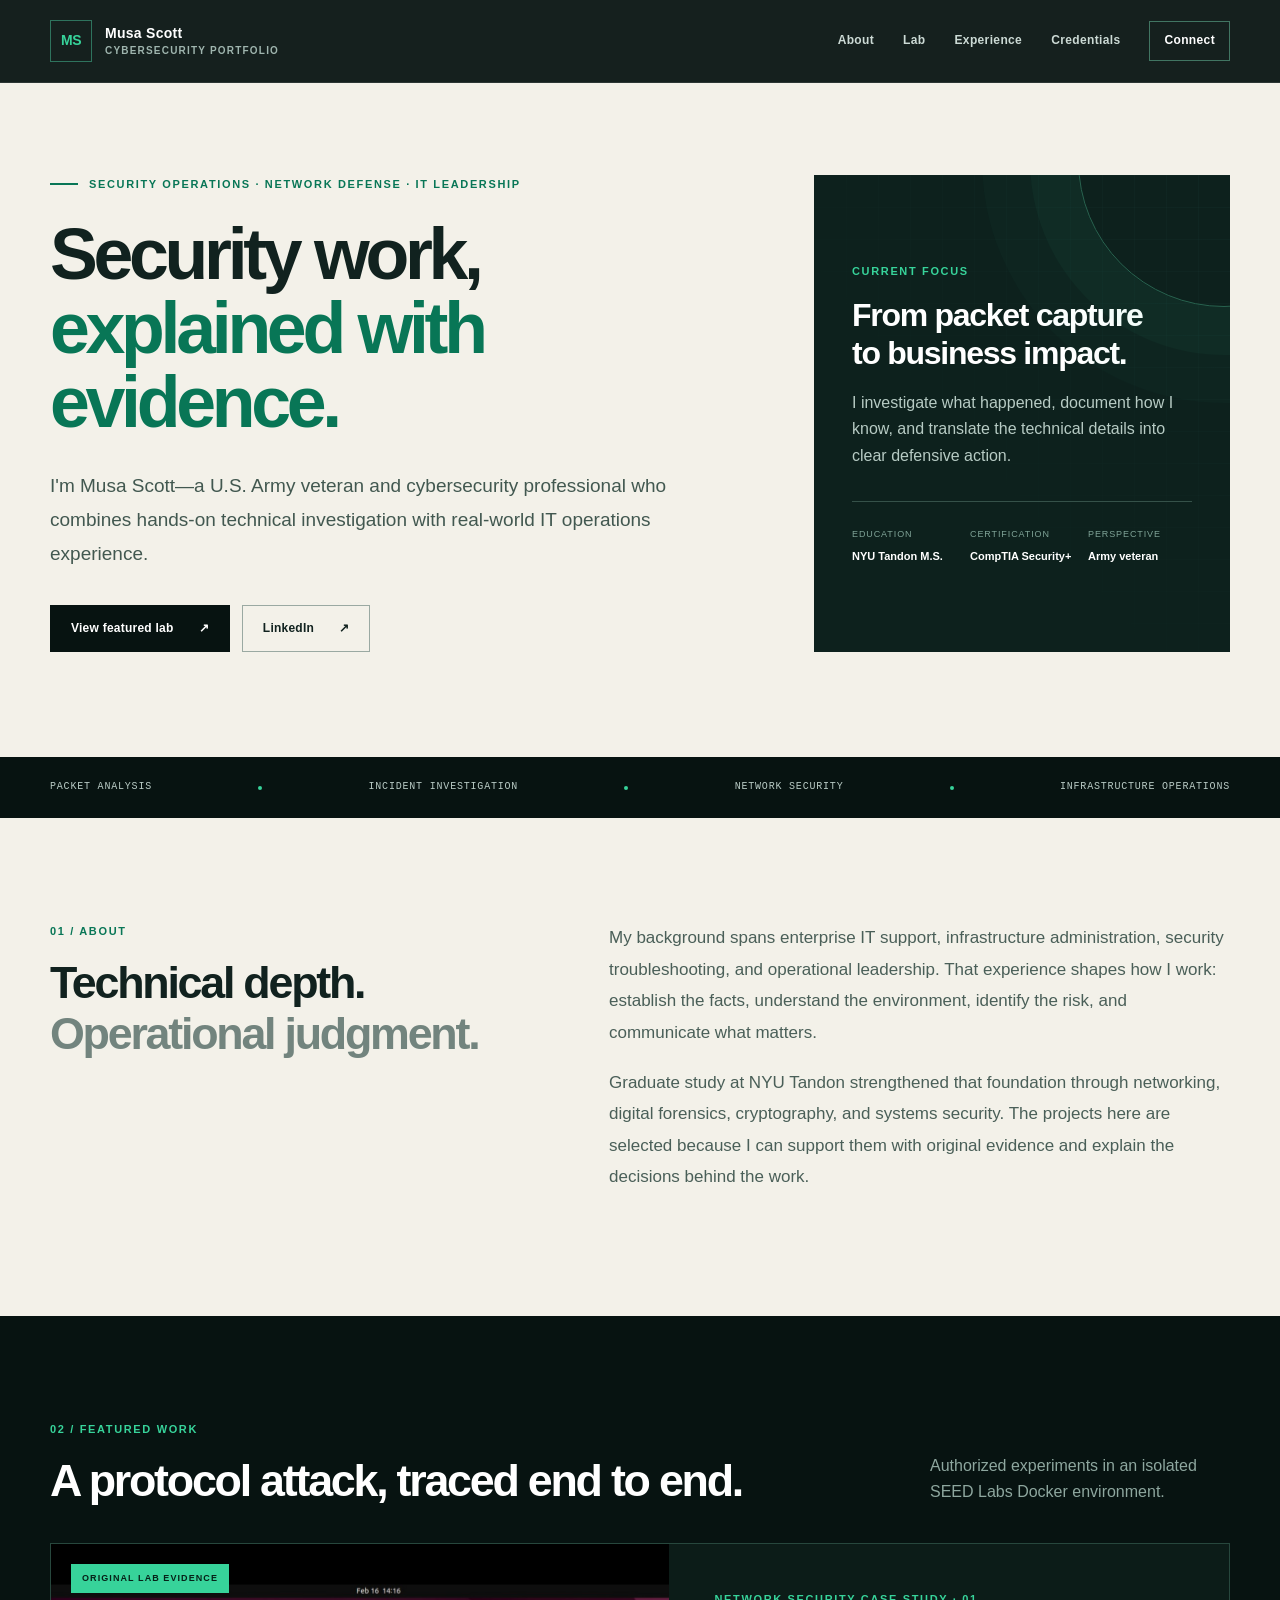
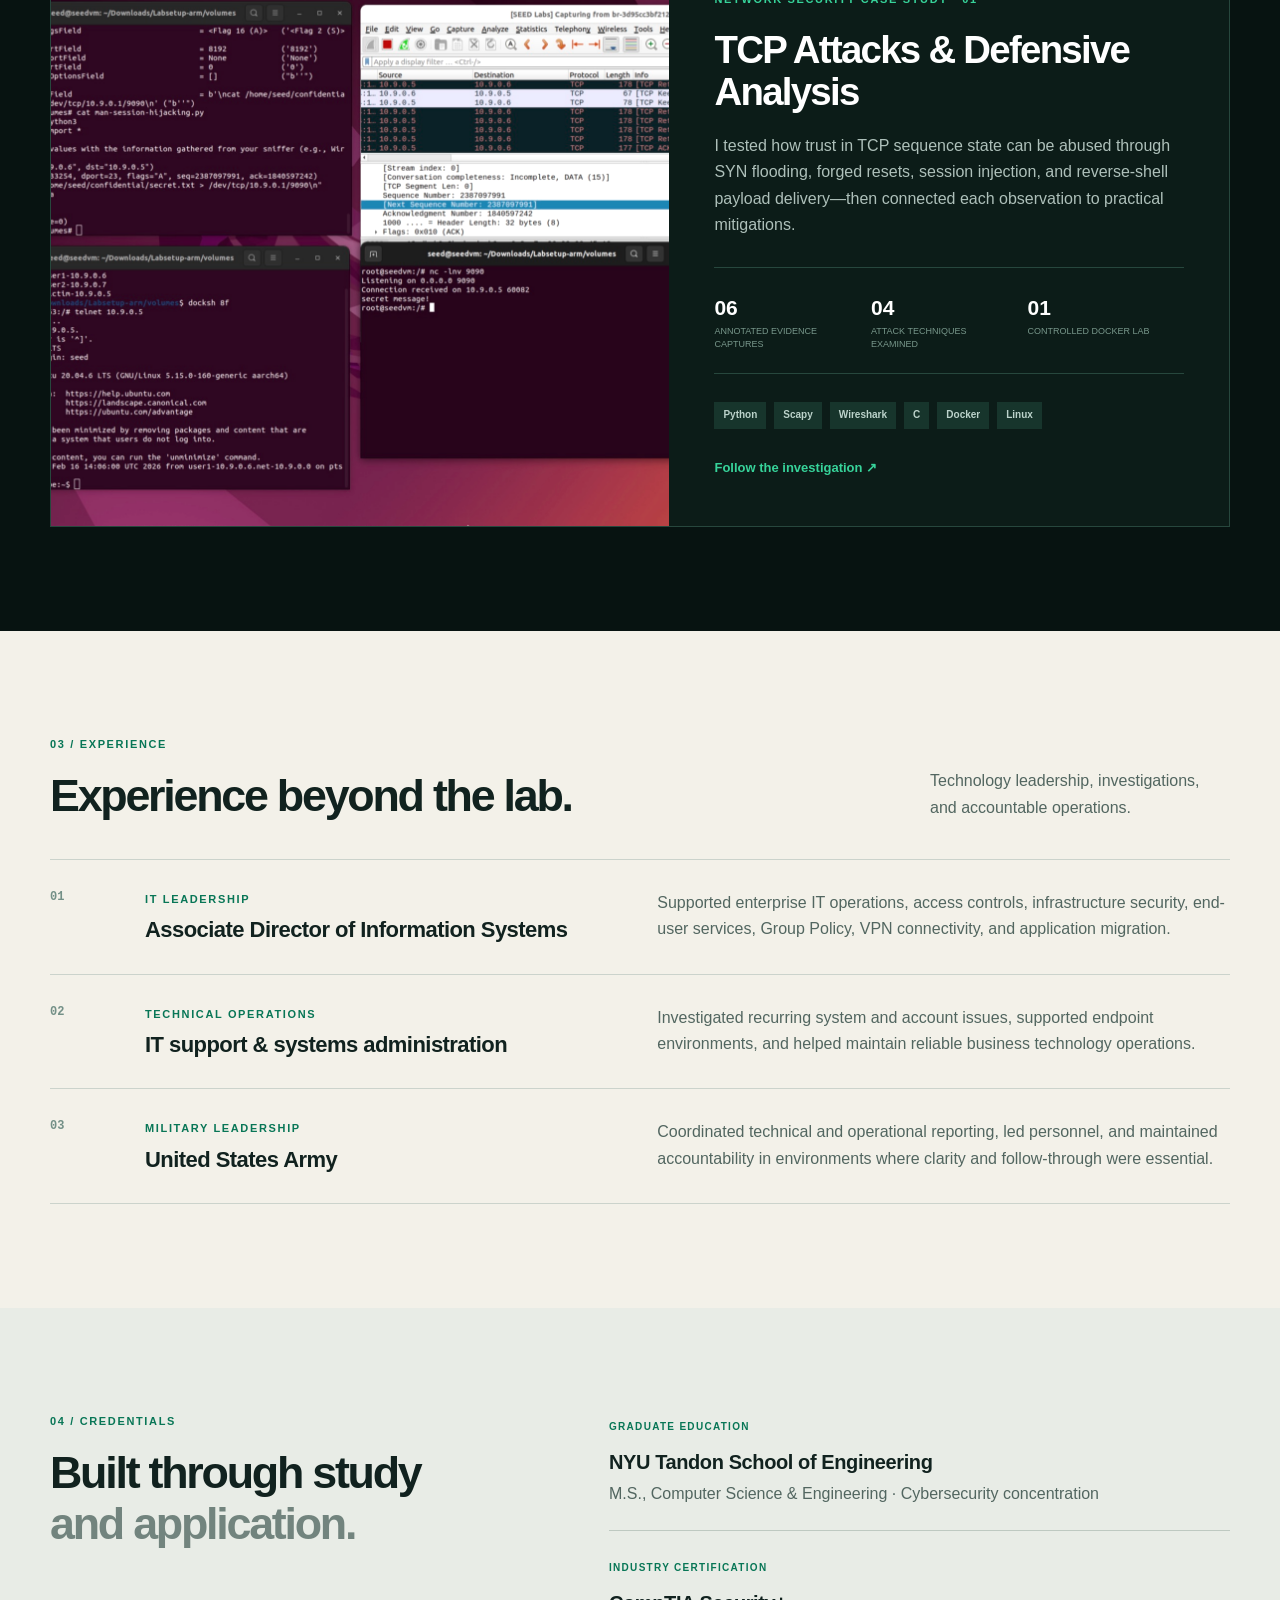
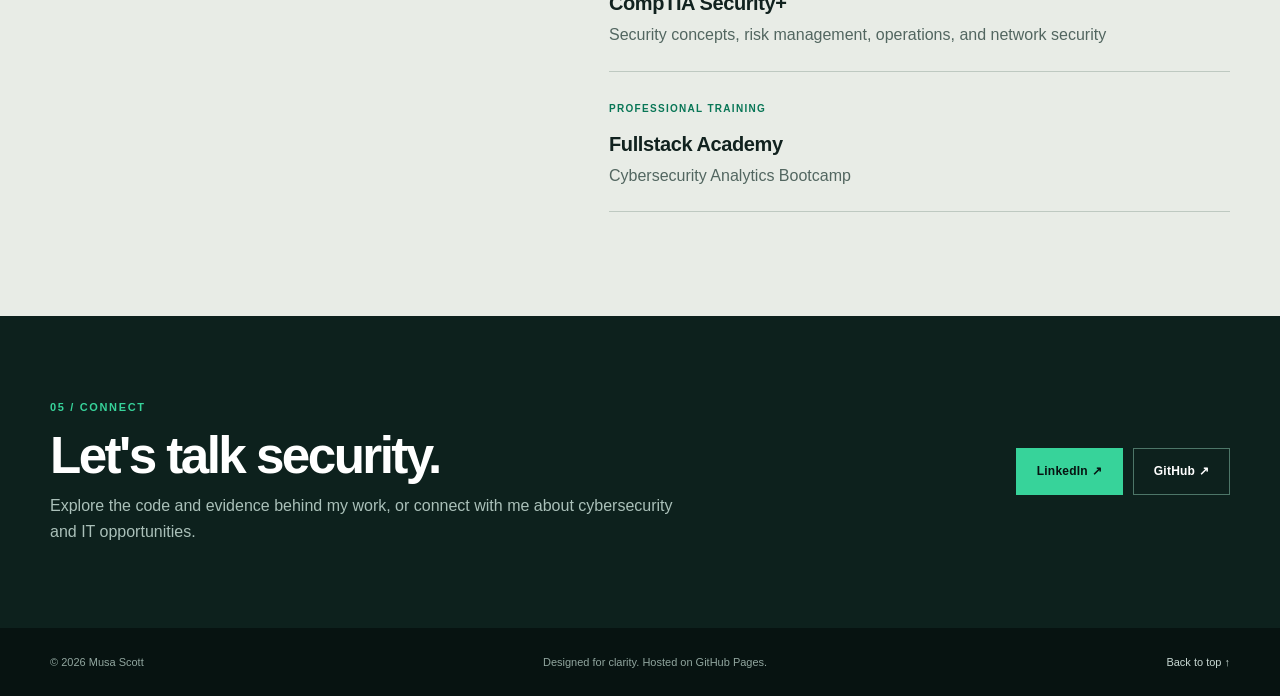
==== commit 144085e8: "Rebuild portfolio with annotated TCP security lab" ====
--- a/index.html
+++ b/index.html
@@ -1,17 +1,178 @@
 <!doctype html>
-<html lang="en"><head><meta charset="utf-8"><meta name="viewport" content="width=device-width,initial-scale=1">
-<meta name="theme-color" content="#101821"><meta name="description" content="Musa Scott — cybersecurity researcher, IT operations leader, and U.S. Army veteran. Security research, network defense, and hands-on technical projects.">
-<title>Musa Scott — Cybersecurity Portfolio</title><link rel="stylesheet" href="styles.css"></head>
-<body><a class="skip" href="#main">Skip to content</a>
-<header class="site-header"><div class="shell header-inner"><a class="logo" href="index.html"><span class="logo-mark">MS</span><span>Musa Scott<small>Cybersecurity Portfolio</small></span></a>
-<button class="nav-toggle" aria-expanded="false" aria-controls="primary-nav">Menu <span aria-hidden="true">☰</span></button><nav id="primary-nav" class="nav"><a href="#about">About</a><a href="#projects">Projects</a><a href="#experience">Experience</a><a href="#credentials">Credentials</a><a href="#contact">Contact</a></nav></div></header>
-<main id="main">
-<section class="intro shell" id="top"><div class="intro-copy"><div class="eyebrow"><span class="eyebrow-line"></span> Security research · IT leadership · Network defense</div><h1>I investigate threats.<br><em>I understand systems.</em></h1><p>I'm Musa Scott, a cybersecurity researcher and U.S. Army veteran with experience leading IT operations, troubleshooting complex infrastructure, and investigating security incidents. My work combines practical operational judgment with graduate-level security research.</p><div class="actions"><a class="button primary" href="#projects">Explore my work <span aria-hidden="true">↗</span></a><a class="button outline" href="https://github.com/ms16001" target="_blank" rel="noopener noreferrer">GitHub profile ↗</a></div></div><aside class="hero-side"><div class="side-label">CURRENT FOCUS</div><h2>Security operations<br>and threat analysis.</h2><p>Network traffic analysis, incident response, vulnerability management, and evidence-led investigations.</p><div class="hero-divider"></div><div class="hero-meta"><span>NYU Tandon<br><strong>M.S. · Cybersecurity</strong></span><span>CompTIA<br><strong>Security+</strong></span></div></aside></section>
-<section class="section section-muted" id="about"><div class="shell split"><div><p class="kicker">01 / ABOUT</p><h2>Technical depth.<br>Operational perspective.</h2></div><div class="prose"><p>My background includes enterprise IT support, infrastructure security, Active Directory administration, network troubleshooting, and operational leadership. Those experiences shape how I approach cybersecurity: establish the facts, understand the environment, identify the risk, and explain the impact.</p><p>At NYU Tandon, I expanded that foundation through hands-on networking, digital forensics, cryptography, and mobile security work. This portfolio highlights the projects I can explain and substantiate with source code, screenshots, and technical analysis.</p></div></div></section>
-<section class="section" id="projects"><div class="shell"><div class="section-head"><div><p class="kicker">02 / SELECTED PROJECTS</p><h2>Work that shows the process.</h2></div><p>Real lab evidence, clear methodology, and a defender's perspective.</p></div>
-<a class="project-card" href="project-tcp.html"><div class="project-image"><img src="assets/tcp-reset-evidence.jpg" alt="Original SEED Labs terminal and Wireshark screenshot of TCP reset traffic" loading="lazy"><span class="image-corner">FEATURED CASE STUDY</span></div><div class="project-details"><div class="project-index">NETWORK SECURITY <span>01</span></div><h3>TCP Protocol Attacks &amp; Defensive Analysis</h3><p>Four SEED Labs experiments covering SYN flooding and SYN cookies, forged TCP resets, session hijacking, and reverse-shell behavior. Each demonstrates how protocol mechanics translate into security risks.</p><div class="pills"><span>Python</span><span>Scapy</span><span>Wireshark</span><span>C</span><span>Linux</span><span>Docker</span></div><span class="project-action">Read technical case study ↗</span></div></a>
-<div class="upcoming"><div><span class="upcoming-icon">↗</span><h3>Research archive</h3></div><p>ARP spoofing, digital forensics, and mobile security research will be published as their documentation and evidence are reviewed. Projects are only presented as completed once their supporting material is ready.</p></div></div></section>
-<section class="section section-muted" id="experience"><div class="shell"><p class="kicker">03 / EXPERIENCE</p><h2>Experience beyond the lab.</h2><div class="experience-grid"><article><span class="job-category">IT LEADERSHIP</span><h3>Associate Director of IT</h3><p>Directed day-to-day IT operations for a healthcare nonprofit, supported infrastructure and access controls, and coordinated technical recovery and vendor work.</p></article><article><span class="job-category">SECURITY OPERATIONS</span><h3>Infrastructure investigations</h3><p>Investigated repeated privileged-account lockouts using Windows security logs and Sysinternals tools. Traced suspicious activity and implemented firewall blocking to stop recurrence.</p></article><article><span class="job-category">MILITARY LEADERSHIP</span><h3>United States Army</h3><p>Served five years on active duty, supervised a seven-person section, and maintained accountability for approximately $30 million in military assets.</p></article></div></div></section>
-<section class="section" id="credentials"><div class="shell credential-layout"><div><p class="kicker">04 / EDUCATION &amp; CREDENTIALS</p><h2>Built through study<br>and application.</h2></div><div class="credentials"><div><span>Graduate education</span><strong>NYU Tandon School of Engineering</strong><p>M.S. Computer Science &amp; Engineering · Cybersecurity concentration</p></div><div><span>Certification</span><strong>CompTIA Security+</strong><p>Certified</p></div><div><span>Professional development</span><strong>CompTIA CySA+</strong><p>In progress</p></div><div><span>Technical training</span><strong>Fullstack Academy</strong><p>Cybersecurity Analytics</p></div></div></div></section>
-<section class="contact-section" id="contact"><div class="shell contact-grid"><div><p class="kicker">05 / CONNECT</p><h2>Interested in working together?</h2><p>I'm exploring security operations, incident response, threat analysis, and security engineering opportunities in New York and beyond.</p></div><div class="contact-actions"><a class="button light" href="https://www.linkedin.com/in/musa-scott/" target="_blank" rel="noopener noreferrer">LinkedIn ↗</a><a class="button dark-outline" href="https://github.com/ms16001" target="_blank" rel="noopener noreferrer">GitHub ↗</a></div></div></section>
-</main><footer class="footer"><div class="shell footer-inner"><span>© <span id="year">2026</span> Musa Scott</span><span>Evidence-based cybersecurity portfolio</span><a href="#top">Back to top ↑</a></div></footer><script src="script.js"></script></body></html>+<html lang="en">
+<head>
+  <meta charset="utf-8">
+  <meta name="viewport" content="width=device-width, initial-scale=1">
+  <meta name="theme-color" content="#071311">
+  <meta name="description" content="Musa Scott's cybersecurity portfolio: network-security labs, operational IT experience, and evidence-led technical analysis.">
+  <title>Musa Scott | Cybersecurity Portfolio</title>
+  <link rel="stylesheet" href="styles.css">
+</head>
+<body>
+  <a class="skip-link" href="#main">Skip to main content</a>
+
+  <header class="site-header">
+    <div class="shell header-inner">
+      <a class="brand" href="#top" aria-label="Musa Scott home">
+        <span class="brand-mark">MS</span>
+        <span>Musa Scott<small>Cybersecurity Portfolio</small></span>
+      </a>
+      <button class="nav-toggle" type="button" aria-expanded="false" aria-controls="site-nav">Menu</button>
+      <nav class="site-nav" id="site-nav" aria-label="Primary navigation">
+        <a href="#about">About</a>
+        <a href="#work">Lab</a>
+        <a href="#experience">Experience</a>
+        <a href="#credentials">Credentials</a>
+        <a class="nav-cta" href="#contact">Connect</a>
+      </nav>
+    </div>
+  </header>
+
+  <main id="main">
+    <section class="hero shell" id="top">
+      <div class="hero-copy">
+        <p class="eyebrow"><span></span> Security operations · Network defense · IT leadership</p>
+        <h1>Security work,<br><em>explained with evidence.</em></h1>
+        <p class="hero-lede">I'm Musa Scott—a U.S. Army veteran and cybersecurity professional who combines hands-on technical investigation with real-world IT operations experience.</p>
+        <div class="actions">
+          <a class="button button-primary" href="project-tcp.html">View featured lab <span aria-hidden="true">↗</span></a>
+          <a class="button button-secondary" href="https://www.linkedin.com/in/musa-scott/" target="_blank" rel="noopener noreferrer">LinkedIn <span aria-hidden="true">↗</span></a>
+        </div>
+      </div>
+
+      <aside class="hero-panel" aria-label="Professional focus">
+        <div class="panel-grid" aria-hidden="true"></div>
+        <p class="panel-kicker">CURRENT FOCUS</p>
+        <h2>From packet capture<br>to business impact.</h2>
+        <p>I investigate what happened, document how I know, and translate the technical details into clear defensive action.</p>
+        <div class="hero-facts">
+          <div><span>Education</span><strong>NYU Tandon M.S.</strong></div>
+          <div><span>Certification</span><strong>CompTIA Security+</strong></div>
+          <div><span>Perspective</span><strong>Army veteran</strong></div>
+        </div>
+      </aside>
+    </section>
+
+    <section class="signal-strip" aria-label="Core capabilities">
+      <div class="shell signal-inner">
+        <span>Packet analysis</span><i aria-hidden="true"></i>
+        <span>Incident investigation</span><i aria-hidden="true"></i>
+        <span>Network security</span><i aria-hidden="true"></i>
+        <span>Infrastructure operations</span>
+      </div>
+    </section>
+
+    <section class="section" id="about">
+      <div class="shell split-layout">
+        <div class="section-title">
+          <p class="section-number">01 / ABOUT</p>
+          <h2>Technical depth.<br><span>Operational judgment.</span></h2>
+        </div>
+        <div class="prose">
+          <p>My background spans enterprise IT support, infrastructure administration, security troubleshooting, and operational leadership. That experience shapes how I work: establish the facts, understand the environment, identify the risk, and communicate what matters.</p>
+          <p>Graduate study at NYU Tandon strengthened that foundation through networking, digital forensics, cryptography, and systems security. The projects here are selected because I can support them with original evidence and explain the decisions behind the work.</p>
+        </div>
+      </div>
+    </section>
+
+    <section class="section section-dark" id="work">
+      <div class="shell">
+        <div class="section-heading light-heading">
+          <div>
+            <p class="section-number">02 / FEATURED WORK</p>
+            <h2>A protocol attack, traced end to end.</h2>
+          </div>
+          <p>Authorized experiments in an isolated SEED Labs Docker environment.</p>
+        </div>
+
+        <article class="featured-project">
+          <a class="project-visual" href="project-tcp.html" aria-label="Read the TCP security lab case study">
+            <img src="assets/05-session-hijacking.jpg" alt="Terminal, Wireshark, and listener windows documenting a controlled TCP session-hijacking experiment" loading="lazy">
+            <span class="project-label">ORIGINAL LAB EVIDENCE</span>
+          </a>
+          <div class="project-copy">
+            <p class="project-type">NETWORK SECURITY CASE STUDY · 01</p>
+            <h3>TCP Attacks &amp; Defensive Analysis</h3>
+            <p>I tested how trust in TCP sequence state can be abused through SYN flooding, forged resets, session injection, and reverse-shell payload delivery—then connected each observation to practical mitigations.</p>
+            <ul class="project-proof">
+              <li><strong>06</strong><span>Annotated evidence captures</span></li>
+              <li><strong>04</strong><span>Attack techniques examined</span></li>
+              <li><strong>01</strong><span>Controlled Docker lab</span></li>
+            </ul>
+            <div class="tags" aria-label="Tools used">
+              <span>Python</span><span>Scapy</span><span>Wireshark</span><span>C</span><span>Docker</span><span>Linux</span>
+            </div>
+            <a class="text-link" href="project-tcp.html">Follow the investigation <span aria-hidden="true">↗</span></a>
+          </div>
+        </article>
+      </div>
+    </section>
+
+    <section class="section" id="experience">
+      <div class="shell">
+        <div class="section-heading">
+          <div>
+            <p class="section-number">03 / EXPERIENCE</p>
+            <h2>Experience beyond the lab.</h2>
+          </div>
+          <p>Technology leadership, investigations, and accountable operations.</p>
+        </div>
+        <div class="experience-list">
+          <article>
+            <span class="experience-index">01</span>
+            <div><p class="role-label">IT LEADERSHIP</p><h3>Associate Director of Information Systems</h3></div>
+            <p>Supported enterprise IT operations, access controls, infrastructure security, end-user services, Group Policy, VPN connectivity, and application migration.</p>
+          </article>
+          <article>
+            <span class="experience-index">02</span>
+            <div><p class="role-label">TECHNICAL OPERATIONS</p><h3>IT support &amp; systems administration</h3></div>
+            <p>Investigated recurring system and account issues, supported endpoint environments, and helped maintain reliable business technology operations.</p>
+          </article>
+          <article>
+            <span class="experience-index">03</span>
+            <div><p class="role-label">MILITARY LEADERSHIP</p><h3>United States Army</h3></div>
+            <p>Coordinated technical and operational reporting, led personnel, and maintained accountability in environments where clarity and follow-through were essential.</p>
+          </article>
+        </div>
+      </div>
+    </section>
+
+    <section class="section section-tint" id="credentials">
+      <div class="shell credentials-layout">
+        <div class="section-title">
+          <p class="section-number">04 / CREDENTIALS</p>
+          <h2>Built through study<br><span>and application.</span></h2>
+        </div>
+        <div class="credentials-list">
+          <article><span>Graduate education</span><h3>NYU Tandon School of Engineering</h3><p>M.S., Computer Science &amp; Engineering · Cybersecurity concentration</p></article>
+          <article><span>Industry certification</span><h3>CompTIA Security+</h3><p>Security concepts, risk management, operations, and network security</p></article>
+          <article><span>Professional training</span><h3>Fullstack Academy</h3><p>Cybersecurity Analytics Bootcamp</p></article>
+        </div>
+      </div>
+    </section>
+
+    <section class="contact-section" id="contact">
+      <div class="shell contact-inner">
+        <div>
+          <p class="section-number">05 / CONNECT</p>
+          <h2>Let's talk security.</h2>
+          <p>Explore the code and evidence behind my work, or connect with me about cybersecurity and IT opportunities.</p>
+        </div>
+        <div class="contact-actions">
+          <a class="button button-light" href="https://www.linkedin.com/in/musa-scott/" target="_blank" rel="noopener noreferrer">LinkedIn ↗</a>
+          <a class="button button-outline-light" href="https://github.com/ms16001" target="_blank" rel="noopener noreferrer">GitHub ↗</a>
+        </div>
+      </div>
+    </section>
+  </main>
+
+  <footer class="site-footer">
+    <div class="shell footer-inner">
+      <span>© <span id="year">2026</span> Musa Scott</span>
+      <span>Designed for clarity. Hosted on GitHub Pages.</span>
+      <a href="#top">Back to top ↑</a>
+    </div>
+  </footer>
+  <script src="script.js"></script>
+</body>
+</html>
--- a/styles.css
+++ b/styles.css
@@ -1 +1,233 @@
-:root{--bg:#f4f2eb;--ink:#17222b;--muted:#586873;--line:#d4d9d6;--accent:#187e91;--dark:#101d29;--lighter:#e7ece8}*{box-sizing:border-box}html{scroll-behavior:smooth}body{margin:0;background:var(--bg);color:var(--ink);font-family:Inter,ui-sans-serif,-apple-system,BlinkMacSystemFont,"Segoe UI",sans-serif;font-size:16px;line-height:1.65}a{color:inherit}a:focus-visible,button:focus-visible{outline:3px solid #1c9ab4;outline-offset:3px}img{max-width:100%}.shell{width:min(1180px,calc(100% - 64px));margin:auto}.skip{position:absolute;top:-100px;left:10px;background:white;padding:10px;z-index:20}.skip:focus{top:10px}.site-header{background:var(--dark);color:#fff;position:relative;z-index:5}.header-inner{min-height:90px;display:flex;align-items:center;justify-content:space-between;gap:30px}.logo{display:flex;align-items:center;text-decoration:none;gap:12px;font-size:14px;font-weight:760;letter-spacing:.03em}.logo small{display:block;font-weight:450;color:#b3c6ce;font-size:11px;letter-spacing:.06em;text-transform:uppercase}.logo-mark{display:grid;place-items:center;border:1px solid #4c7580;width:42px;height:42px;color:#baf3ed;font-weight:850}.nav{display:flex;align-items:center;gap:32px}.nav a{font-size:13px;text-decoration:none;color:#e6edee;font-weight:600}.nav a:hover{color:#8ce0df}.nav-toggle{display:none;background:none;border:1px solid #5e7b86;color:white;padding:10px 15px;border-radius:5px}.intro{display:grid;grid-template-columns:1.45fr .85fr;gap:60px;align-items:stretch;padding-top:100px;padding-bottom:110px;min-height:650px}.intro-copy{align-self:center}.eyebrow,.kicker,.lab-id,.side-label,.project-index,.job-category{font-size:12px;font-weight:800;letter-spacing:.13em;text-transform:uppercase}.eyebrow{display:flex;align-items:center;gap:13px;color:#247a85}.eyebrow-line{height:2px;width:28px;background:#247a85}.intro h1,.case-hero h1{font-size:clamp(52px,5.2vw,83px);line-height:1.06;letter-spacing:-.056em;font-weight:750;margin:27px 0 28px}.intro h1 em,.case-hero h1 em{font-style:normal;color:var(--accent)}.intro-copy>p{font-size:18px;max-width:640px;color:#465864;line-height:1.8}.actions{display:flex;flex-wrap:wrap;gap:12px;margin-top:33px}.button{border-radius:3px;display:inline-flex;align-items:center;justify-content:space-between;gap:25px;text-decoration:none;padding:13px 21px;font-size:13px;font-weight:750;transition:transform .2s}.button:hover{transform:translateY(-2px)}.button.primary{background:var(--dark);color:white}.button.outline{border:1px solid #a4b5b9}.button.light{background:#e2f7f4;color:#172b33}.button.dark-outline{border:1px solid #83a9ab;color:white}.hero-side{background:#1a3542;color:white;padding:43px 39px;display:flex;flex-direction:column;justify-content:center;position:relative;overflow:hidden}.hero-side:after{content:"";width:270px;height:270px;border:1px solid #39717c;border-radius:50%;position:absolute;right:-110px;top:-130px;box-shadow:0 0 0 45px #ffffff05,0 0 0 90px #ffffff04}.side-label{color:#8bd9d0}.hero-side h2{font-size:33px;line-height:1.2;letter-spacing:-.04em;margin:18px 0}.hero-side p{color:#c2d3d9;line-height:1.8;max-width:300px}.hero-divider{height:1px;background:#52717c;margin:30px 0}.hero-meta{display:grid;grid-template-columns:1fr 1fr;gap:15px;color:#a6c6cd;font-size:12px}.hero-meta strong{display:block;color:#fff;font-size:13px;margin-top:6px}.section{padding:100px 0}.section-muted{background:var(--lighter)}.split{display:grid;grid-template-columns:1fr 1.1fr;gap:100px}.kicker{color:#167a8c;margin:0 0 19px}.section h2,.contact-section h2{font-size:clamp(33px,3.2vw,53px);line-height:1.18;letter-spacing:-.048em;margin:0 0 30px}.prose p{margin:0 0 21px;color:#4e626d;font-size:17px;line-height:1.85}.section-head{display:flex;align-items:flex-end;justify-content:space-between;gap:40px;margin-bottom:35px}.section-head>p{color:#586b71;max-width:260px}.project-card{display:grid;grid-template-columns:1fr 1fr;text-decoration:none;min-height:410px;border:1px solid var(--line);background:#fff;transition:border-color .2s,transform .2s}.project-card:hover{transform:translateY(-3px);border-color:#5497a4}.project-image{position:relative;min-height:380px;background:#192632;overflow:hidden}.project-image img{width:100%;height:100%;object-fit:cover;position:absolute;inset:0;filter:saturate(.75)}.image-corner{position:absolute;top:24px;left:24px;background:#f5eee1;color:#182c35;padding:7px 12px;font-size:11px;letter-spacing:.07em;font-weight:800}.project-details{padding:48px 47px}.project-index{color:#198399;display:flex;justify-content:space-between}.project-details h3{font-size:34px;line-height:1.18;letter-spacing:-.038em;margin:26px 0 20px}.project-details p{color:#536874}.pills{display:flex;gap:8px;flex-wrap:wrap;margin:24px 0}.pills span{padding:5px 10px;background:#e8efed;color:#284451;font-size:12px;font-weight:700}.project-action{display:inline-block;margin-top:16px;color:#0d6b80;font-size:14px;font-weight:800}.upcoming{display:flex;justify-content:space-between;gap:50px;margin-top:27px;padding:27px 34px;background:#e9eee9;border-left:4px solid var(--accent)}.upcoming>div{display:flex;align-items:center;gap:14px}.upcoming-icon{font-size:27px;color:var(--accent)}.upcoming h3{font-size:19px;margin:0}.upcoming p{margin:0;max-width:660px;color:#536870}.experience-grid{display:grid;grid-template-columns:repeat(3,1fr);gap:18px}.experience-grid article{border-top:2px solid #71949c;padding-top:24px}.job-category{color:#3a8291}.experience-grid h3{font-size:23px;letter-spacing:-.025em}.experience-grid p{color:#536870;line-height:1.8}.credential-layout{display:grid;grid-template-columns:1fr 1.2fr;gap:90px}.credentials>div{padding:20px 0;border-bottom:1px solid var(--line)}.credentials>div:first-child{padding-top:0}.credentials span{display:block;font-size:11px;font-weight:800;color:#367b89;letter-spacing:.1em;text-transform:uppercase;margin-bottom:8px}.credentials strong{display:block;font-size:19px}.credentials p{color:#586a76;margin:7px 0 0}.contact-section{padding:90px 0;background:var(--dark);color:#fff}.contact-grid{display:flex;align-items:center;justify-content:space-between;gap:35px}.contact-grid p:not(.kicker){max-width:620px;color:#b6c9d1}.contact-actions{display:flex;gap:12px;flex-wrap:wrap}.footer{background:#0c1720;color:#b5c5cd;padding:28px 0;font-size:12px}.footer-inner{display:flex;justify-content:space-between;gap:20px}.footer a{text-decoration:none}.case-hero{padding-top:80px;padding-bottom:70px}.case-hero h1{font-size:clamp(48px,5.5vw,76px)}.case-lede{font-size:20px;color:#4e6570;max-width:790px}.case-metadata{display:grid;grid-template-columns:repeat(3,1fr);gap:15px;border-top:1px solid var(--line);margin-top:45px;padding-top:27px}.case-metadata span{display:block;font-size:11px;letter-spacing:.1em;color:#6f8890}.case-metadata strong{font-size:14px}.lab-stack{display:grid;gap:32px;margin-top:40px}.lab{display:grid;grid-template-columns:.9fr 1.1fr;border:1px solid var(--line);background:#fff}.lab-copy{padding:36px}.lab-id{color:#177e93}.lab h3{font-size:30px;letter-spacing:-.035em;line-height:1.23;margin:15px 0 19px}.lab p{color:#526873}.lab p.defensive{padding-top:20px;border-top:1px solid var(--line)}.lab figure{margin:0;background:#15202c;display:flex;flex-direction:column}.lab figure a{flex:1;display:block;min-height:250px;position:relative}.lab figure img{width:100%;height:100%;object-fit:contain;position:absolute;inset:0}.lab figcaption{padding:15px 20px;font-size:12px;color:#d5e0e5;background:#1b3644}.case-end{display:flex;gap:12px;padding-top:25px;padding-bottom:80px}@media(max-width:900px){.intro,.split,.credential-layout{grid-template-columns:1fr;gap:35px}.hero-side{min-height:340px}.project-card,.lab{grid-template-columns:1fr}.project-image{min-height:330px}.experience-grid{grid-template-columns:1fr}.contact-grid{align-items:flex-start;flex-direction:column}.section-head{align-items:flex-start;flex-direction:column}.upcoming{flex-direction:column;gap:10px}}@media(max-width:650px){.shell{width:min(100% - 32px,1180px)}.header-inner{min-height:76px}.nav-toggle{display:inline-block}.nav:not(.nav-visible){display:none;position:absolute;top:76px;left:0;right:0;background:var(--dark);padding:22px 24px;flex-direction:column;align-items:flex-start}.nav.open{display:flex}.nav-visible{gap:15px}.nav-visible a{font-size:11px}.intro{padding-top:60px;padding-bottom:65px;min-height:0}.intro h1{font-size:44px}.intro-copy>p{font-size:16px}.hero-side{padding:30px}.section{padding:66px 0}.project-details{padding:28px}.project-details h3{font-size:28px}.lab-copy{padding:24px}.case-metadata{grid-template-columns:1fr}.footer-inner{flex-direction:column}.contact-actions{width:100%}.case-hero{padding-top:54px}}+:root {
+  --ink: #11221f;
+  --muted: #526660;
+  --paper: #f3f1e9;
+  --paper-2: #e8ece6;
+  --night: #071311;
+  --night-2: #0d211d;
+  --line: #cbd3cc;
+  --green: #37d39a;
+  --green-dark: #087656;
+  --cyan: #74e3df;
+  --white: #f8fbf7;
+  --shell: 1180px;
+}
+
+* { box-sizing: border-box; }
+html { scroll-behavior: smooth; }
+body {
+  margin: 0;
+  color: var(--ink);
+  background: var(--paper);
+  font-family: Inter, ui-sans-serif, -apple-system, BlinkMacSystemFont, "Segoe UI", sans-serif;
+  font-size: 16px;
+  line-height: 1.65;
+  -webkit-font-smoothing: antialiased;
+}
+
+img { display: block; max-width: 100%; }
+a { color: inherit; }
+button, a { -webkit-tap-highlight-color: transparent; }
+a:focus-visible, button:focus-visible { outline: 3px solid var(--green); outline-offset: 4px; }
+code { padding: .12em .35em; border-radius: 3px; color: #0a5f48; background: #e5ece6; font-family: "SFMono-Regular", Consolas, monospace; font-size: .88em; }
+.shell { width: min(var(--shell), calc(100% - 64px)); margin-inline: auto; }
+
+.skip-link { position: fixed; z-index: 100; left: 12px; top: -100px; padding: 10px 14px; color: var(--night); background: var(--white); }
+.skip-link:focus { top: 12px; }
+
+.site-header { position: sticky; z-index: 20; top: 0; color: var(--white); background: rgba(7, 19, 17, .94); border-bottom: 1px solid rgba(255, 255, 255, .1); backdrop-filter: blur(15px); }
+.header-inner { min-height: 82px; display: flex; align-items: center; justify-content: space-between; gap: 30px; }
+.brand { display: flex; align-items: center; gap: 13px; color: white; font-size: 14px; font-weight: 800; line-height: 1.25; letter-spacing: .02em; text-decoration: none; }
+.brand small { display: block; margin-top: 3px; color: #9fb5ae; font-size: 10px; font-weight: 600; letter-spacing: .12em; text-transform: uppercase; }
+.brand-mark { display: grid; width: 42px; height: 42px; place-items: center; border: 1px solid #2e735d; color: var(--green); font-size: 14px; font-weight: 900; letter-spacing: -.03em; }
+.site-nav { display: flex; align-items: center; gap: 29px; }
+.site-nav a { color: #ccdad5; font-size: 12px; font-weight: 700; letter-spacing: .03em; text-decoration: none; }
+.site-nav a:hover { color: var(--green); }
+.site-nav .nav-cta { padding: 9px 14px; border: 1px solid #417562; color: white; }
+.nav-toggle { display: none; padding: 9px 13px; border: 1px solid #4d6b61; color: white; background: transparent; font: inherit; font-size: 12px; font-weight: 700; }
+
+.hero { display: grid; min-height: 650px; padding-block: 92px 105px; grid-template-columns: 1.35fr .8fr; gap: 62px; align-items: stretch; }
+.hero-copy { align-self: center; }
+.eyebrow, .section-number, .project-type, .role-label, .panel-kicker, .evidence-step { margin: 0; font-size: 11px; font-weight: 850; letter-spacing: .15em; text-transform: uppercase; }
+.eyebrow { display: flex; align-items: center; gap: 11px; color: var(--green-dark); }
+.eyebrow span { width: 28px; height: 2px; background: currentColor; }
+.hero h1, .case-hero h1 { margin: 25px 0 29px; font-size: clamp(50px, 5.6vw, 86px); font-weight: 750; line-height: 1.03; letter-spacing: -.06em; }
+.hero h1 em, .case-hero h1 em { color: var(--green-dark); font-style: normal; }
+.hero-lede { max-width: 690px; margin: 0; color: #425850; font-size: 19px; line-height: 1.8; }
+.actions { display: flex; flex-wrap: wrap; gap: 12px; margin-top: 34px; }
+.button { display: inline-flex; min-height: 47px; padding: 12px 20px; align-items: center; justify-content: space-between; gap: 25px; border: 1px solid transparent; font-size: 12px; font-weight: 800; letter-spacing: .02em; text-decoration: none; transition: transform .2s, background-color .2s, border-color .2s; }
+.button:hover { transform: translateY(-2px); }
+.button-primary { color: white; background: var(--night); }
+.button-secondary { border-color: #9aa9a2; color: var(--ink); }
+.button-light { color: var(--night); background: var(--green); }
+.button-outline-light { border-color: #4d7668; color: white; }
+
+.hero-panel { position: relative; display: flex; overflow: hidden; min-height: 410px; padding: 42px 38px; flex-direction: column; justify-content: center; color: white; background: var(--night-2); }
+.panel-grid { position: absolute; inset: 0; opacity: .18; background-image: linear-gradient(rgba(116, 227, 223, .16) 1px, transparent 1px), linear-gradient(90deg, rgba(116, 227, 223, .16) 1px, transparent 1px); background-size: 32px 32px; mask-image: linear-gradient(to bottom left, black, transparent 72%); }
+.hero-panel::after { position: absolute; width: 290px; height: 290px; top: -160px; right: -140px; border: 1px solid #28634f; border-radius: 50%; box-shadow: 0 0 0 48px rgba(55, 211, 154, .035), 0 0 0 96px rgba(55, 211, 154, .025); content: ""; }
+.panel-kicker { position: relative; color: var(--green); }
+.hero-panel h2 { position: relative; margin: 17px 0; font-size: 32px; line-height: 1.18; letter-spacing: -.04em; }
+.hero-panel > p:not(.panel-kicker) { position: relative; margin: 0; color: #b7cbc4; }
+.hero-facts { position: relative; display: grid; margin: 32px 0 0; padding-top: 25px; grid-template-columns: repeat(3, 1fr); gap: 14px; border-top: 1px solid #355149; }
+.hero-facts div { min-width: 0; }
+.hero-facts span { display: block; color: #7fa397; font-size: 9px; letter-spacing: .1em; text-transform: uppercase; }
+.hero-facts strong { display: block; margin-top: 5px; color: white; font-size: 11px; font-weight: 750; }
+
+.signal-strip { color: #b9cbc5; background: var(--night); }
+.signal-inner { display: flex; min-height: 61px; align-items: center; justify-content: space-between; gap: 22px; font-family: "SFMono-Regular", Consolas, monospace; font-size: 10px; letter-spacing: .08em; text-transform: uppercase; }
+.signal-inner i { width: 4px; height: 4px; flex: 0 0 auto; border-radius: 50%; background: var(--green); }
+
+.section { padding-block: 104px; }
+.section-dark { color: white; background: var(--night); }
+.section-tint { background: var(--paper-2); }
+.split-layout, .credentials-layout, .summary-grid { display: grid; grid-template-columns: .85fr 1.15fr; gap: 100px; }
+.section-number { color: var(--green-dark); }
+.section-title h2, .section-heading h2, .case-summary h2 { margin: 17px 0 0; font-size: clamp(34px, 3.5vw, 53px); line-height: 1.13; letter-spacing: -.05em; }
+.section-title h2 span { color: #72847e; }
+.prose p { margin: 0 0 19px; color: #4a5f58; font-size: 17px; line-height: 1.85; }
+.section-heading { display: flex; margin-bottom: 38px; align-items: end; justify-content: space-between; gap: 55px; }
+.section-heading > p { max-width: 300px; margin: 0; color: var(--muted); }
+.light-heading .section-number { color: var(--green); }
+.light-heading > p { color: #8ea79f; }
+
+.featured-project { display: grid; overflow: hidden; grid-template-columns: 1.05fr .95fr; border: 1px solid #27473d; background: #0c1c18; }
+.project-visual { position: relative; min-height: 520px; overflow: hidden; background: #09120f; }
+.project-visual img { position: absolute; inset: 0; width: 100%; height: 100%; object-fit: cover; filter: saturate(.72) contrast(1.05); transition: transform .45s; }
+.project-visual:hover img { transform: scale(1.015); }
+.project-label { position: absolute; left: 20px; top: 20px; padding: 7px 11px; color: #062118; background: var(--green); font-size: 9px; font-weight: 900; letter-spacing: .12em; }
+.project-copy { padding: 46px 45px; }
+.project-type { color: var(--green); }
+.project-copy h3 { margin: 20px 0; font-size: clamp(30px, 3vw, 45px); line-height: 1.1; letter-spacing: -.045em; }
+.project-copy > p:not(.project-type) { color: #aec0ba; }
+.project-proof { display: grid; margin: 28px 0; padding: 23px 0; grid-template-columns: repeat(3, 1fr); list-style: none; border-block: 1px solid #27473d; }
+.project-proof li { display: flex; padding-right: 12px; flex-direction: column; }
+.project-proof strong { color: white; font-size: 21px; }
+.project-proof span { color: #78978b; font-size: 9px; line-height: 1.4; text-transform: uppercase; }
+.tags { display: flex; flex-wrap: wrap; gap: 8px; }
+.tags span { padding: 5px 9px; color: #bcd3cb; background: #17352c; font-size: 10px; font-weight: 700; }
+.text-link { display: inline-block; margin-top: 28px; color: var(--green); font-size: 13px; font-weight: 800; text-decoration: none; }
+
+.experience-list { border-top: 1px solid var(--line); }
+.experience-list article { display: grid; padding: 30px 0; grid-template-columns: 60px 1fr 1.2fr; gap: 35px; align-items: start; border-bottom: 1px solid var(--line); }
+.experience-index { color: #739087; font: 700 12px "SFMono-Regular", Consolas, monospace; }
+.role-label { color: var(--green-dark); }
+.experience-list h3 { margin: 8px 0 0; font-size: 22px; line-height: 1.25; letter-spacing: -.025em; }
+.experience-list article > p { margin: 0; color: var(--muted); }
+.credentials-list article { padding: 22px 0; border-bottom: 1px solid #bec9c1; }
+.credentials-list article:first-child { padding-top: 0; }
+.credentials-list span { color: var(--green-dark); font-size: 10px; font-weight: 850; letter-spacing: .13em; text-transform: uppercase; }
+.credentials-list h3 { margin: 8px 0 2px; font-size: 20px; letter-spacing: -.02em; }
+.credentials-list p { margin: 0; color: var(--muted); }
+
+.contact-section { padding-block: 82px; color: white; background: var(--night-2); }
+.contact-inner { display: flex; align-items: center; justify-content: space-between; gap: 45px; }
+.contact-inner .section-number { color: var(--green); }
+.contact-inner h2 { margin: 12px 0 8px; font-size: clamp(35px, 4vw, 55px); line-height: 1.1; letter-spacing: -.05em; }
+.contact-inner p:not(.section-number) { max-width: 650px; margin: 0; color: #aac0b9; }
+.contact-actions { display: flex; flex: 0 0 auto; flex-wrap: wrap; gap: 10px; }
+.site-footer { padding-block: 25px; color: #91a69f; background: var(--night); font-size: 11px; }
+.footer-inner { display: flex; align-items: center; justify-content: space-between; gap: 20px; }
+.footer-inner a { color: #c8d8d3; text-decoration: none; }
+
+/* Case study */
+.case-hero { padding-block: 93px 78px; }
+.case-hero h1 { max-width: 1050px; font-size: clamp(52px, 6vw, 90px); }
+.case-lede { max-width: 850px; margin: 0; color: #455d55; font-size: 20px; line-height: 1.8; }
+.case-meta { display: grid; margin: 47px 0 0; padding-top: 26px; grid-template-columns: repeat(3, 1fr); gap: 24px; border-top: 1px solid var(--line); }
+.case-meta span { display: block; color: #768a83; font-size: 9px; font-weight: 800; letter-spacing: .14em; text-transform: uppercase; }
+.case-meta strong { display: block; margin-top: 5px; font-size: 13px; font-weight: 750; }
+.case-summary { padding-block: 77px; background: var(--paper-2); }
+.lab-map { padding-block: 85px; }
+.topology { display: grid; grid-template-columns: 1fr .55fr 1fr .55fr 1fr; align-items: center; }
+.node { min-height: 155px; padding: 27px; border: 1px solid #aebcb3; background: #f8f7f2; }
+.node span { display: block; color: var(--green-dark); font-size: 9px; font-weight: 850; letter-spacing: .13em; }
+.node strong { display: block; margin-top: 15px; font: 750 24px "SFMono-Regular", Consolas, monospace; letter-spacing: -.04em; }
+.node small { display: block; margin-top: 7px; color: var(--muted); }
+.flow { position: relative; display: grid; min-height: 1px; place-items: center; border-top: 1px solid #7b9c90; }
+.flow::after { position: absolute; right: -1px; top: -4px; width: 7px; height: 7px; border-top: 1px solid #7b9c90; border-right: 1px solid #7b9c90; transform: rotate(45deg); content: ""; }
+.flow span { position: absolute; bottom: 8px; padding: 2px 5px; color: #668077; background: var(--paper); font-size: 8px; font-weight: 800; white-space: nowrap; }
+
+.evidence-section { padding-block: 102px; color: white; background: var(--night); }
+.evidence-heading { margin-bottom: 52px; }
+.evidence-list { display: grid; gap: 32px; }
+.evidence-card { display: grid; overflow: hidden; grid-template-columns: .78fr 1.22fr; border: 1px solid #28483e; background: #0c1c18; }
+.evidence-card.reverse { grid-template-columns: 1.22fr .78fr; }
+.evidence-card.reverse .evidence-copy { order: 2; }
+.evidence-card.reverse figure { order: 1; }
+.evidence-copy { padding: 39px 37px; }
+.evidence-step { color: var(--green); }
+.evidence-copy h3 { margin: 15px 0 17px; font-size: 29px; line-height: 1.18; letter-spacing: -.035em; }
+.evidence-copy > p:not(.evidence-step) { color: #a9bdb6; font-size: 14px; }
+.evidence-copy code { color: #92ebc8; background: #17342c; }
+.recruiter-note { margin-top: 26px; padding: 16px 17px; border-left: 2px solid var(--green); background: #112821; }
+.recruiter-note strong { display: block; margin-bottom: 5px; color: var(--green); font-size: 9px; letter-spacing: .13em; text-transform: uppercase; }
+.recruiter-note span { display: block; color: #bfd0ca; font-size: 12px; line-height: 1.55; }
+.evidence-card figure { display: flex; min-width: 0; margin: 0; flex-direction: column; background: #050b09; }
+.evidence-card figure a { position: relative; display: block; min-height: 415px; flex: 1; overflow: hidden; }
+.evidence-card figure img { position: absolute; inset: 0; width: 100%; height: 100%; object-fit: contain; transition: transform .35s; }
+.evidence-card figure a:hover img { transform: scale(1.012); }
+.evidence-card figcaption { display: flex; padding: 14px 18px; align-items: center; gap: 14px; color: #9bb1aa; background: #102720; font-size: 11px; }
+.evidence-card figcaption span { flex: 0 0 auto; color: var(--green); font-weight: 850; letter-spacing: .09em; text-transform: uppercase; }
+
+.defense-section { padding-block: 95px; }
+.defense-grid { display: grid; grid-template-columns: repeat(4, 1fr); gap: 17px; }
+.defense-grid article { min-height: 245px; padding: 27px; border-top: 2px solid var(--green-dark); background: #e6ebe5; }
+.defense-grid span { color: var(--green-dark); font: 700 11px "SFMono-Regular", Consolas, monospace; }
+.defense-grid h3 { margin: 30px 0 10px; font-size: 20px; letter-spacing: -.025em; }
+.defense-grid p { margin: 0; color: var(--muted); font-size: 13px; }
+.ethics-note { padding-block: 34px; background: #dce5de; }
+.ethics-inner { display: grid; grid-template-columns: 170px 1fr; gap: 35px; }
+.ethics-inner strong { color: var(--green-dark); font-size: 11px; letter-spacing: .12em; text-transform: uppercase; }
+.ethics-inner p { margin: 0; color: #435a52; font-size: 13px; }
+
+@media (max-width: 980px) {
+  .hero, .split-layout, .credentials-layout, .summary-grid { grid-template-columns: 1fr; gap: 45px; }
+  .hero { padding-block: 70px; }
+  .hero-panel { min-height: 350px; }
+  .featured-project, .evidence-card, .evidence-card.reverse { grid-template-columns: 1fr; }
+  .project-visual { min-height: 410px; }
+  .evidence-card.reverse .evidence-copy, .evidence-card.reverse figure { order: initial; }
+  .experience-list article { grid-template-columns: 45px 1fr; }
+  .experience-list article > p { grid-column: 2; }
+  .topology { grid-template-columns: 1fr; gap: 0; }
+  .flow { min-height: 48px; width: 1px; justify-self: center; border-top: 0; border-left: 1px solid #7b9c90; }
+  .flow::after { right: -3px; top: auto; bottom: 0; transform: rotate(135deg); }
+  .flow span { left: 10px; bottom: 14px; }
+  .defense-grid { grid-template-columns: repeat(2, 1fr); }
+}
+
+@media (max-width: 720px) {
+  .shell { width: min(var(--shell), calc(100% - 32px)); }
+  .header-inner { min-height: 72px; }
+  .nav-toggle { display: inline-flex; }
+  .site-nav:not(.case-nav) { position: absolute; top: 72px; left: 0; right: 0; display: none; padding: 22px; flex-direction: column; align-items: flex-start; background: var(--night); border-bottom: 1px solid #29463c; }
+  .site-nav.is-open { display: flex !important; }
+  .case-nav { gap: 11px; }
+  .case-nav a { font-size: 10px; }
+  .hero h1, .case-hero h1 { font-size: 45px; }
+  .hero-lede, .case-lede { font-size: 16px; }
+  .hero-facts { grid-template-columns: 1fr; }
+  .signal-inner { overflow: hidden; justify-content: flex-start; }
+  .signal-inner span:nth-of-type(n+3), .signal-inner i:nth-of-type(n+3) { display: none; }
+  .section { padding-block: 70px; }
+  .section-heading { align-items: flex-start; flex-direction: column; gap: 16px; }
+  .project-visual { min-height: 280px; }
+  .project-copy { padding: 30px 25px; }
+  .project-proof { gap: 6px; }
+  .experience-list article { grid-template-columns: 32px 1fr; gap: 16px; }
+  .contact-inner, .footer-inner { align-items: flex-start; flex-direction: column; }
+  .case-meta { grid-template-columns: 1fr; }
+  .case-summary { padding-block: 62px; }
+  .evidence-section { padding-block: 70px; }
+  .evidence-copy { padding: 28px 24px; }
+  .evidence-card figure a { min-height: 260px; }
+  .evidence-card figcaption { align-items: flex-start; flex-direction: column; gap: 4px; }
+  .defense-grid { grid-template-columns: 1fr; }
+  .defense-grid article { min-height: auto; }
+  .ethics-inner { grid-template-columns: 1fr; gap: 8px; }
+}
+
+@media (prefers-reduced-motion: reduce) {
+  html { scroll-behavior: auto; }
+  *, *::before, *::after { transition-duration: .01ms !important; }
+}
